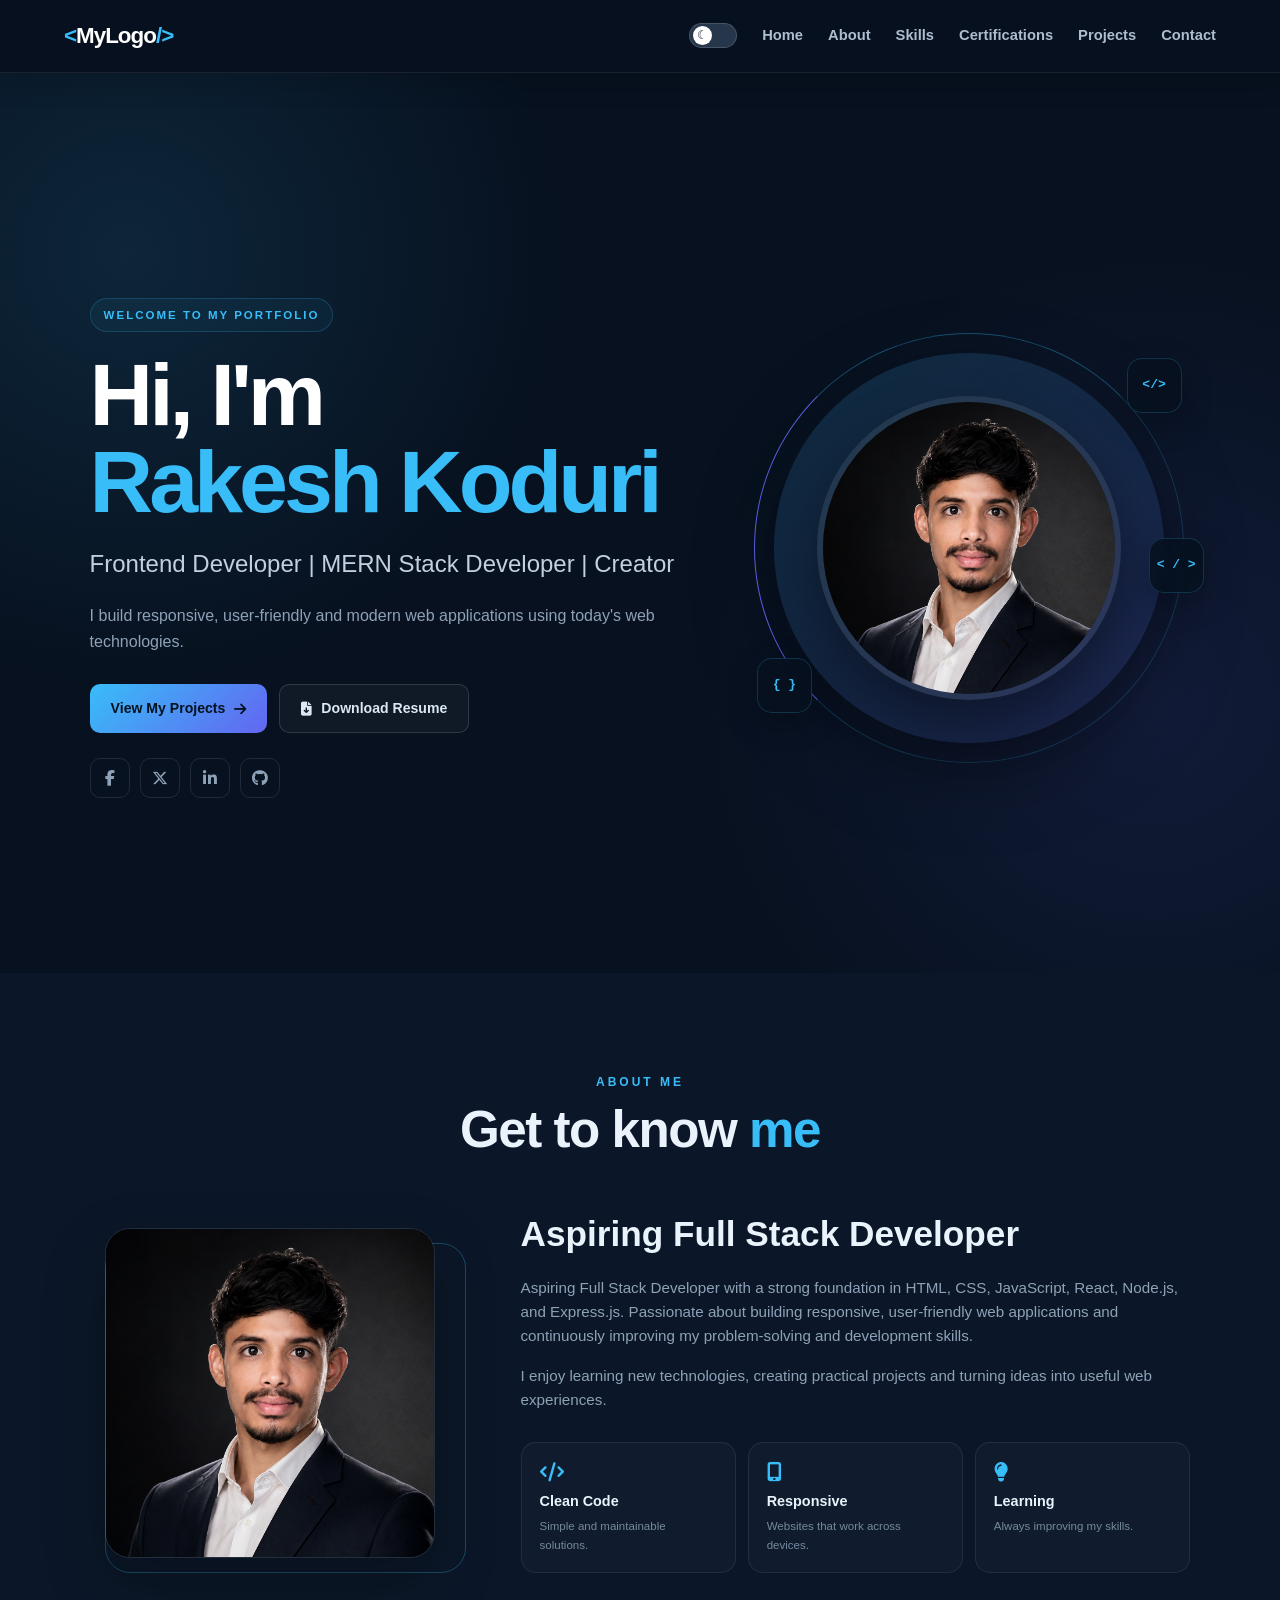
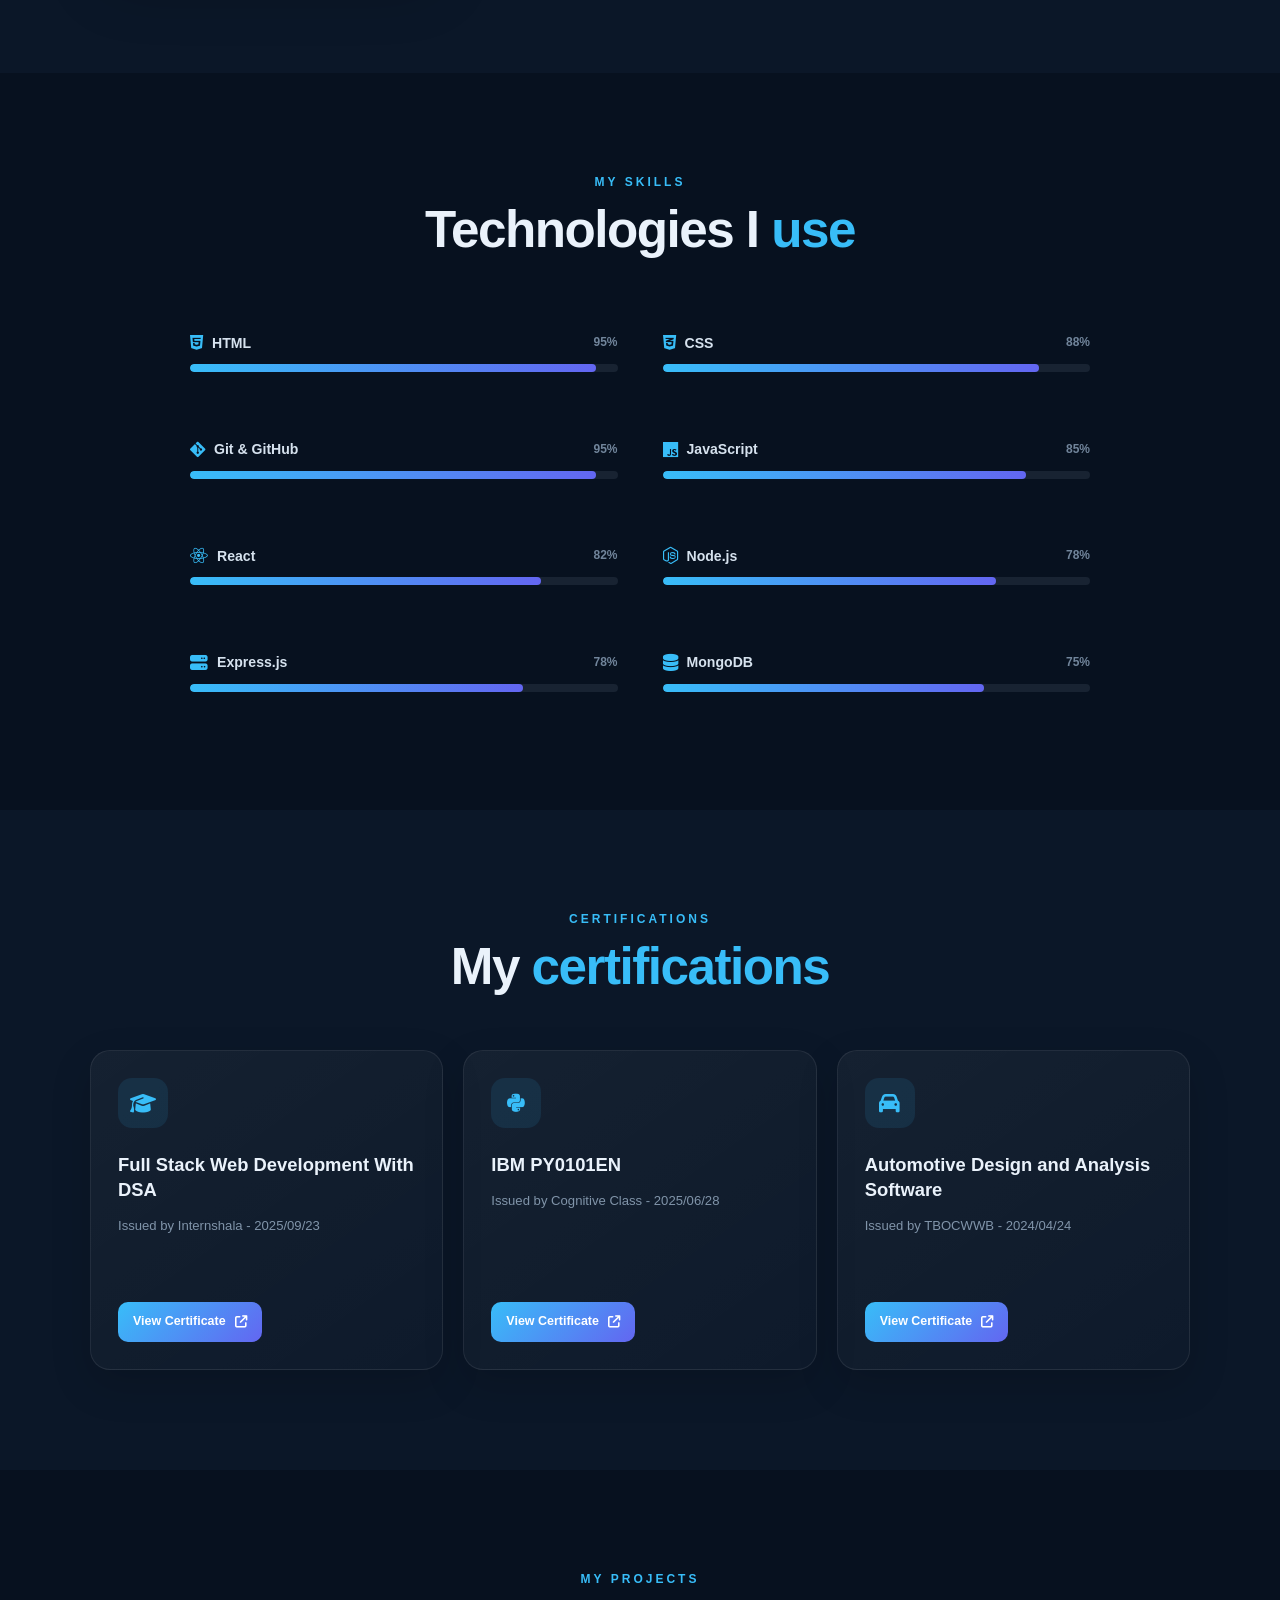
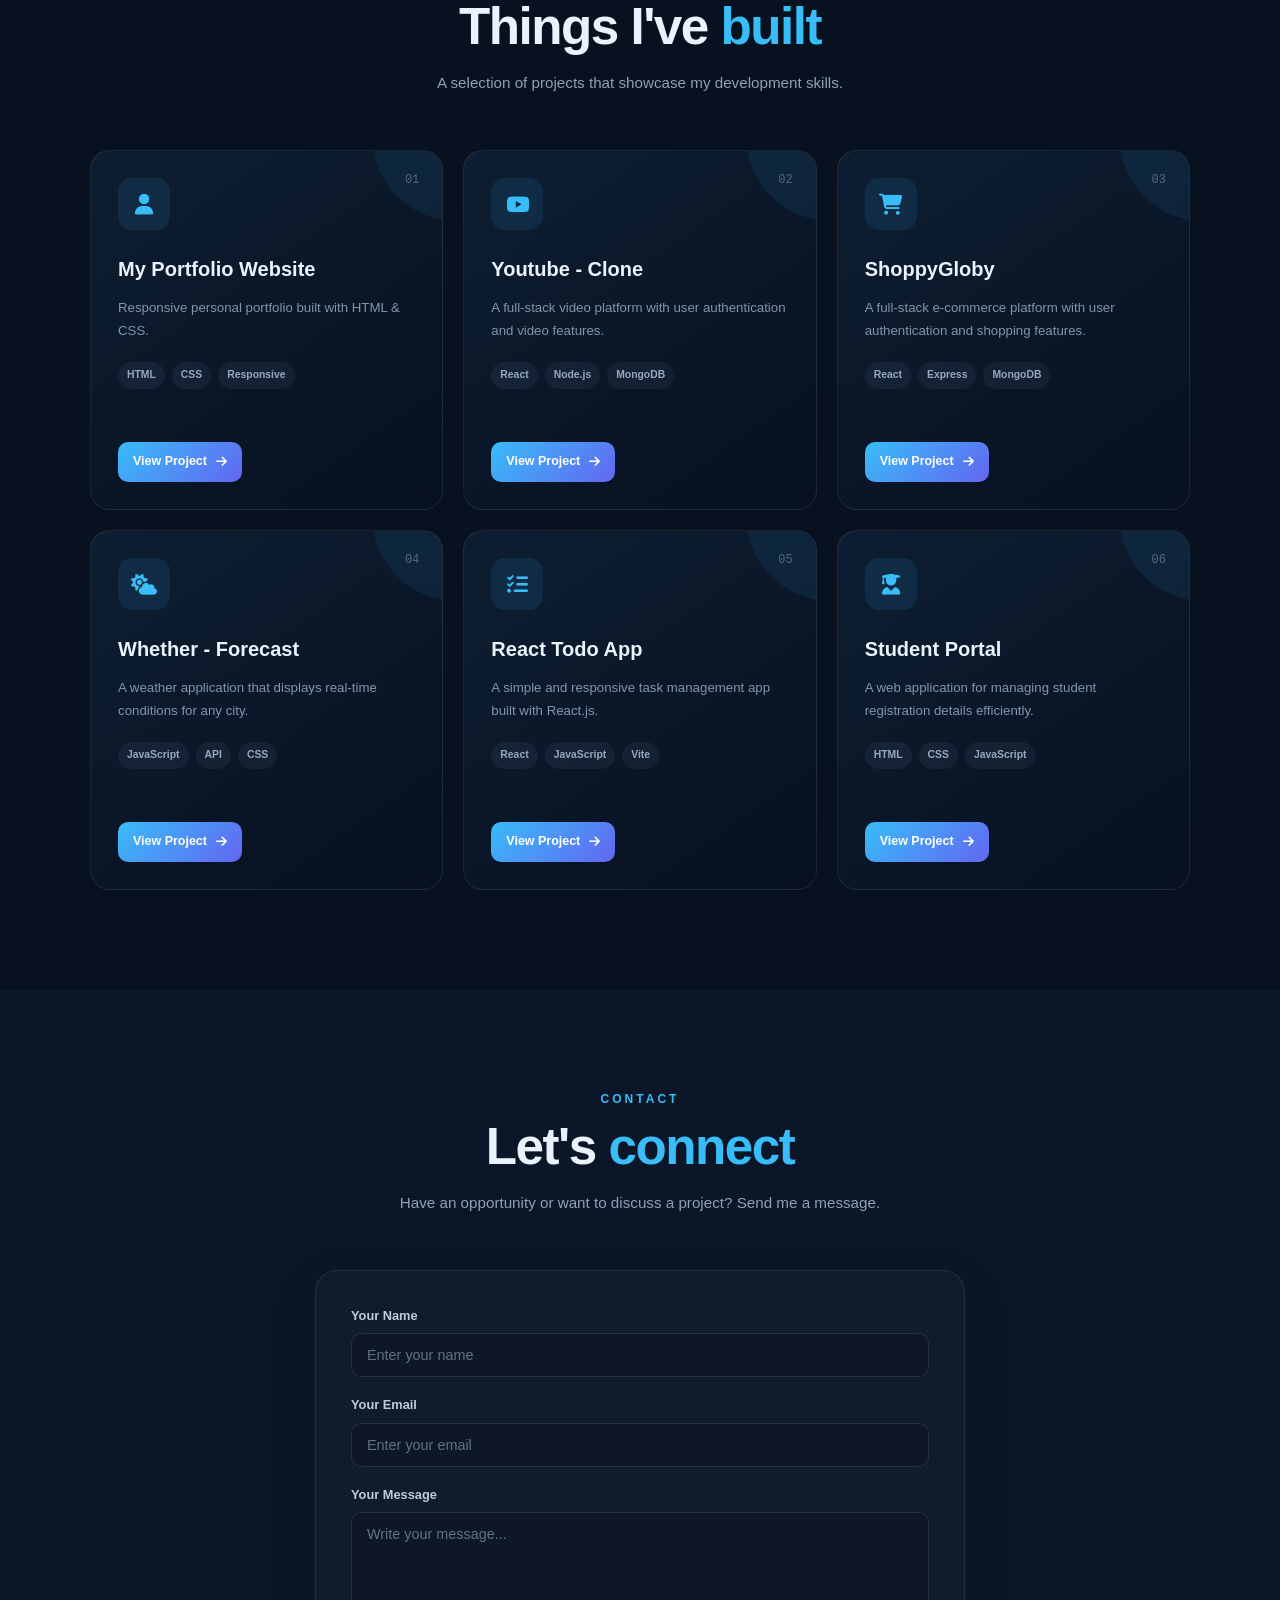
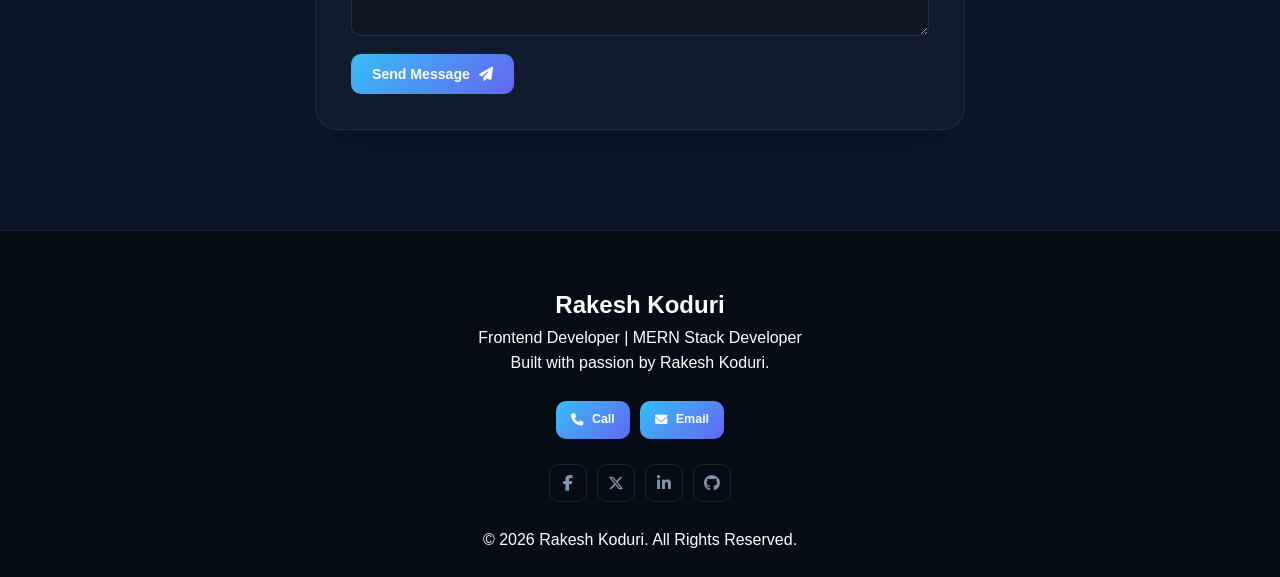
==== index.html @ 2889d9a1 "some changes" ====
<!DOCTYPE html>
<html lang="en">
<head>
    <meta charset="UTF-8">
    <meta name="viewport" content="width=device-width, initial-scale=1.0">

    <meta
        name="description"
        content="Rakesh Koduri - Frontend Developer and MERN Stack Developer Portfolio"
    >

    <title>Rakesh Koduri | Developer Portfolio</title>

    <link rel="stylesheet" href="css/style.css">

    <link
        rel="stylesheet"
        href="https://cdnjs.cloudflare.com/ajax/libs/font-awesome/6.5.0/css/all.min.css"
    >
</head>

<body>

<!-- =====================================================
     HEADER
===================================================== -->

<header>

    <a href="#home" class="logo">
        <span>&lt;</span>MyLogo<span>/&gt;</span>
    </a>

    <!-- Dark / Light Mode -->
    <div class="mode-container">
        <input type="checkbox" id="mode-toggle">
        <label for="mode-toggle" class="toggle-switch">
            <span></span>
        </label>
    </div>

    <!-- Mobile Menu -->
    <input type="checkbox" id="menu-toggle">

    <label for="menu-toggle" class="menu-icon">
        <span></span>
        <span></span>
        <span></span>
    </label>

    <!-- Navigation -->
    <nav>

        <a href="#home">Home</a>

        <a href="#about">About</a>

        <a href="#skills">Skills</a>

        <a href="#certifications">Certifications</a>

        <a href="#projects">Projects</a>

        <a href="#contact">Contact</a>

    </nav>

</header>


<!-- =====================================================
     HOME
===================================================== -->

<section id="home">

    <div class="home-content">

        <p class="welcome-text">
            WELCOME TO MY PORTFOLIO
        </p>

        <h1>
            Hi, I'm
            <span>Rakesh Koduri</span>
        </h1>

        <h2>
            Frontend Developer | MERN Stack Developer | Creator
        </h2>

        <p class="home-description">
            I build responsive, user-friendly and modern web applications
            using today's web technologies.
        </p>

        <div class="home-buttons">

            <a href="#projects" class="btn primary-btn">
                View My Projects
                <i class="fas fa-arrow-right"></i>
            </a>

            <a
                href="https://drive.google.com/file/d/1he3-5qUjGK5KrhE7terG-a5w9yEYJrtd/view?usp=drivesdk"
                target="_blank"
                class="btn resume-btn"
                download
            >
                <i class="fas fa-file-arrow-down"></i>
                Download Resume
            </a>

        </div>

        <div class="social-icons">

            <a
                href="https://www.facebook.com/rakesh.koduri.522/"
                target="_blank"
                aria-label="Facebook"
            >
                <i class="fab fa-facebook-f"></i>
            </a>

            <a
                href="https://x.com/koduri2002"
                target="_blank"
                aria-label="X"
            >
                <i class="fab fa-x-twitter"></i>
            </a>

            <a
                href="https://www.linkedin.com/in/rakesh-koduri-4913626s/"
                target="_blank"
                aria-label="LinkedIn"
            >
                <i class="fab fa-linkedin-in"></i>
            </a>

            <a
                href="https://github.com/rakesh-koduri"
                target="_blank"
                aria-label="GitHub"
            >
                <i class="fab fa-github"></i>
            </a>

        </div>

    </div>


    <div class="home-image-container">

        <div class="image-circle">

            <div class="circle-ring"></div>

            <img
                src="images/myphoto.png"
                alt="Rakesh Koduri"
                class="profile-img"
            >

        </div>

        <div class="floating-code code-one">
            &lt;/&gt;
        </div>

        <div class="floating-code code-two">
            { }
        </div>

        <div class="floating-code code-three">
            &lt; / &gt;
        </div>

    </div>

</section>


<!-- =====================================================
     ABOUT
===================================================== -->

<section id="about">

    <div class="section-title">

        <p>ABOUT ME</p>

        <h2>
            Get to know <span>me</span>
        </h2>

    </div>


    <div class="about-container">

        <div class="about-image">

            <img
                src="images/myphoto.png"
                alt="Rakesh Koduri"
            >

        </div>


        <div class="about-content">

            <h3>
                Aspiring Full Stack Developer
            </h3>

            <p>
                Aspiring Full Stack Developer with a strong foundation in
                HTML, CSS, JavaScript, React, Node.js, and Express.js.
                Passionate about building responsive, user-friendly web
                applications and continuously improving my problem-solving
                and development skills.
            </p>

            <p>
                I enjoy learning new technologies, creating practical
                projects and turning ideas into useful web experiences.
            </p>


            <div class="about-highlights">

                <div>
                    <i class="fas fa-code"></i>
                    <h4>Clean Code</h4>
                    <p>Simple and maintainable solutions.</p>
                </div>

                <div>
                    <i class="fas fa-mobile-screen-button"></i>
                    <h4>Responsive</h4>
                    <p>Websites that work across devices.</p>
                </div>

                <div>
                    <i class="fas fa-lightbulb"></i>
                    <h4>Learning</h4>
                    <p>Always improving my skills.</p>
                </div>

            </div>

        </div>

    </div>

</section>


<!-- =====================================================
     SKILLS
===================================================== -->

<section id="skills">

    <div class="section-title">

        <p>MY SKILLS</p>

        <h2>
            Technologies I <span>use</span>
        </h2>

    </div>


    <div class="skills-container">


        <div class="skill">

            <div class="skill-header">

                <span>
                    <i class="fab fa-html5"></i>
                    HTML
                </span>

                <span>95%</span>

            </div>

            <div class="progress-bar">

                <div class="progress-fill html"></div>

            </div>

        </div>


        <div class="skill">

            <div class="skill-header">

                <span>
                    <i class="fab fa-css3-alt"></i>
                    CSS
                </span>

                <span>88%</span>

            </div>

            <div class="progress-bar">

                <div class="progress-fill css"></div>

            </div>

        </div>

         <div class="skill">

            <div class="skill-header">

                <span>
                    <i class="fab fa-git-alt"></i>
                    Git & GitHub
                </span>

                <span>95%</span>

            </div>

            <div class="progress-bar">

                <div class="progress-fill git"></div>

            </div>

        </div>



        <div class="skill">

            <div class="skill-header">

                <span>
                    <i class="fab fa-js"></i>
                    JavaScript
                </span>

                <span>85%</span>

            </div>

            <div class="progress-bar">

                <div class="progress-fill javascript"></div>

            </div>

        </div>


        <div class="skill">

            <div class="skill-header">

                <span>
                    <i class="fab fa-react"></i>
                    React
                </span>

                <span>82%</span>

            </div>

            <div class="progress-bar">

                <div class="progress-fill react"></div>

            </div>

        </div>


        <div class="skill">

            <div class="skill-header">

                <span>
                    <i class="fab fa-node-js"></i>
                    Node.js
                </span>

                <span>78%</span>

            </div>

            <div class="progress-bar">

                <div class="progress-fill node"></div>

            </div>

        </div>


        <div class="skill">

            <div class="skill-header">

                <span>
                    <i class="fas fa-server"></i>
                    Express.js
                </span>

                <span>78%</span>

            </div>

            <div class="progress-bar">

                <div class="progress-fill express"></div>

            </div>

        </div>


        <div class="skill">

            <div class="skill-header">

                <span>
                    <i class="fas fa-database"></i>
                    MongoDB
                </span>

                <span>75%</span>

            </div>

            <div class="progress-bar">

                <div class="progress-fill mongodb"></div>

            </div>

        </div>


       
    </div>

</section>


<!-- =====================================================
     CERTIFICATIONS
===================================================== -->

<section id="certifications">

    <div class="section-title">

        <p>CERTIFICATIONS</p>

        <h2>
            My <span>certifications</span>
        </h2>

    </div>


    <div class="certifications-container">


        <div class="card">

            <div class="card-icon">
                <i class="fas fa-graduation-cap"></i>
            </div>

            <h3>
                Full Stack Web Development With DSA
            </h3>

            <p>
                Issued by Internshala - 2025/09/23
            </p>

            <a
                href="certificates/Full Stack Development with DSA.pdf"
                target="_blank"
                class="btn"
            >
                View Certificate
                <i class="fas fa-arrow-up-right-from-square"></i>
            </a>

        </div>


        <div class="card">

            <div class="card-icon">
                <i class="fab fa-python"></i>
            </div>

            <h3>
                IBM PY0101EN
            </h3>

            <p>
                Issued by Cognitive Class - 2025/06/28
            </p>

            <a
                href="certificates/IBM PY0101EN.pdf"
                target="_blank"
                class="btn"
            >
                View Certificate
                <i class="fas fa-arrow-up-right-from-square"></i>
            </a>

        </div>


        <div class="card">

            <div class="card-icon">
                <i class="fas fa-car"></i>
            </div>

            <h3>
                Automotive Design and Analysis Software
            </h3>

            <p>
                Issued by TBOCWWB - 2024/04/24
            </p>

            <a
                href="certificates/Automotive Design and Analysis Software.pdf"
                target="_blank"
                class="btn"
            >
                View Certificate
                <i class="fas fa-arrow-up-right-from-square"></i>
            </a>

        </div>

    </div>

</section>


<!-- =====================================================
     PROJECTS
===================================================== -->

<section id="projects">

    <div class="section-title">

        <p>MY PROJECTS</p>

        <h2>
            Things I've <span>built</span>
        </h2>

        <p class="section-description">
            A selection of projects that showcase my development skills.
        </p>

    </div>


    <div class="projects-container">


        <!-- Project 1 -->

        <div class="project-card">

            <div class="project-number">
                01
            </div>

            <div class="project-icon">
                <i class="fas fa-user"></i>
            </div>

            <h3>
                My Portfolio Website
            </h3>

            <p>
                Responsive personal portfolio built with HTML & CSS.
            </p>

            <div class="project-tags">
                <span>HTML</span>
                <span>CSS</span>
                <span>Responsive</span>
            </div>

            <a
                href="https://my-portfolio-one-woad-rmqypkm9jn.vercel.app"
                class="btn"
            >
                View Project
                <i class="fas fa-arrow-right"></i>
            </a>

        </div>


        <!-- Project 2 -->

        <div class="project-card">

            <div class="project-number">
                02
            </div>

            <div class="project-icon">
                <i class="fab fa-youtube"></i>
            </div>

            <h3>
                Youtube - Clone
            </h3>

            <p>
                A full-stack video platform with user authentication
                and video features.
            </p>

            <div class="project-tags">
                <span>React</span>
                <span>Node.js</span>
                <span>MongoDB</span>
            </div>

            <a
                href="https://youtube-clone-dusky-three-80.vercel.app"
                class="btn"
            >
                View Project
                <i class="fas fa-arrow-right"></i>
            </a>

        </div>


        <!-- Project 3 -->

        <div class="project-card">

            <div class="project-number">
                03
            </div>

            <div class="project-icon">
                <i class="fas fa-cart-shopping"></i>
            </div>

            <h3>
                ShoppyGloby
            </h3>

            <p>
                A full-stack e-commerce platform with user authentication
                and shopping features.
            </p>

            <div class="project-tags">
                <span>React</span>
                <span>Express</span>
                <span>MongoDB</span>
            </div>

            <a
                href="https://shoppyglobe-ashy.vercel.app"
                class="btn"
            >
                View Project
                <i class="fas fa-arrow-right"></i>
            </a>

        </div>


        <!-- Project 4 -->

        <div class="project-card">

            <div class="project-number">
                04
            </div>

            <div class="project-icon">
                <i class="fas fa-cloud-sun"></i>
            </div>

            <h3>
                Whether - Forecast
            </h3>

            <p>
                A weather application that displays real-time conditions
                for any city.
            </p>

            <div class="project-tags">
                <span>JavaScript</span>
                <span>API</span>
                <span>CSS</span>
            </div>

            <a
                href="https://weather-forecast-theta-ten.vercel.app"
                class="btn"
            >
                View Project
                <i class="fas fa-arrow-right"></i>
            </a>

        </div>


        <!-- Project 5 -->

        <div class="project-card">

            <div class="project-number">
                05
            </div>

            <div class="project-icon">
                <i class="fas fa-list-check"></i>
            </div>

            <h3>
                React Todo App
            </h3>

            <p>
                A simple and responsive task management app built with React.js.
            </p>

            <div class="project-tags">
                <span>React</span>
                <span>JavaScript</span>
                <span>Vite</span>
            </div>

            <a
                href="https://react-to-do-app-rust-sigma.vercel.app/"
                class="btn"
            >
                View Project
                <i class="fas fa-arrow-right"></i>
            </a>

        </div>


        <!-- Project 6 -->

        <div class="project-card">

            <div class="project-number">
                06
            </div>

            <div class="project-icon">
                <i class="fas fa-user-graduate"></i>
            </div>

            <h3>
                Student Portal
            </h3>

            <p>
                A web application for managing student registration
                details efficiently.
            </p>

            <div class="project-tags">
                <span>HTML</span>
                <span>CSS</span>
                <span>JavaScript</span>
            </div>

            <a
                href="https://student-registration-system-taupe.vercel.app"
                class="btn"
            >
                View Project
                <i class="fas fa-arrow-right"></i>
            </a>

        </div>

    </div>

</section>


<!-- =====================================================
     CONTACT
===================================================== -->

<section id="contact">

    <div class="section-title">

        <p>CONTACT</p>

        <h2>
            Let's <span>connect</span>
        </h2>

        <p class="section-description">
            Have an opportunity or want to discuss a project?
            Send me a message.
        </p>

    </div>


    <form class="contact-form">

        <div class="input-group">

            <label for="name">
                Your Name
            </label>

            <input
                type="text"
                id="name"
                name="name"
                placeholder="Enter your name"
                required
            >

        </div>


        <div class="input-group">

            <label for="email">
                Your Email
            </label>

            <input
                type="email"
                id="email"
                name="email"
                placeholder="Enter your email"
                required
            >

        </div>


        <div class="input-group">

            <label for="message">
                Your Message
            </label>

            <textarea
                id="message"
                name="message"
                rows="6"
                placeholder="Write your message..."
                required
            ></textarea>

        </div>


        <button
            type="submit"
            class="btn"
        >
            Send Message
            <i class="fas fa-paper-plane"></i>
        </button>

    </form>

</section>


<!-- =====================================================
     FOOTER
===================================================== -->

<!-- Footer -->
<footer>

    <!-- Footer Brand -->
    <div class="footer-brand">
        <h2>Rakesh Koduri</h2>
        <p>Frontend Developer | MERN Stack Developer</p>
    </div>

    <p class="footer-text">Built with passion by Rakesh Koduri.</p>

    <!-- Call & Email -->
    <div class="footer-buttons">
        <a href="tel:+91XXXXXXXXXX" class="btn">
            <i class="fas fa-phone"></i> Call
        </a>

        <a href="mailto:your-email@gmail.com" class="btn">
            <i class="fas fa-envelope"></i> Email
        </a>
    </div>

    <!-- Social Icons in Footer -->
    <div class="social-icons-footer">
        <a href="https://www.facebook.com/rakesh.koduri.522/" target="_blank">
            <i class="fab fa-facebook-f"></i>
        </a>

        <a href="https://x.com/koduri2002" target="_blank">
            <i class="fab fa-x-twitter"></i>
        </a>

        <a href="https://www.linkedin.com/in/rakesh-koduri-4913626s/" target="_blank">
            <i class="fab fa-linkedin-in"></i>
        </a>

        <a href="https://github.com/rakesh-koduri" target="_blank">
            <i class="fab fa-github"></i>
        </a>
    </div>

    <!-- Copyright -->
    <div class="footer-bottom">
        <p>© 2026 Rakesh Koduri. All Rights Reserved.</p>
    </div>

</footer>

</body>
</html>
---- css/style.css ----
* {
    margin: 0;
    padding: 0;
    box-sizing: border-box;
}

html {
    scroll-behavior: smooth;
    scroll-padding-top: 80px;
}

body {
    font-family:
        Arial,
        Helvetica,
        sans-serif;

    background: #07111f;

    color: #eaf2fb;

    line-height: 1.6;

    overflow-x: hidden;

    transition:
        background 0.3s ease,
        color 0.3s ease;
}

a {
    text-decoration: none;
    color: inherit;
}

button,
input,
textarea {
    font-family: inherit;
}


/* =========================================================
   HEADER
========================================================= */

header {

    display: flex;

    align-items: center;

    justify-content: space-between;

    gap: 25px;

    width: 100%;

    padding: 18px 5%;

    background:
        rgba(7, 17, 31, 0.88);

    color: white;

    position: relative;

    top: 0;

    left: 0;

    z-index: 1000;

    border-bottom:
        1px solid
        rgba(255, 255, 255, 0.08);

    box-shadow:
        0 8px 30px
        rgba(0, 0, 0, 0.15);

    backdrop-filter: blur(15px);

    -webkit-backdrop-filter: blur(15px);
}


/* Logo */

.logo {

    font-size: 1.4rem;

    font-weight: 800;

    letter-spacing: -1px;

    white-space: nowrap;
}

.logo span {

    color: #38bdf8;
}


/* Navigation */

nav {

    display: flex;

    align-items: center;

    gap: 25px;
}

nav a {

    position: relative;

    color: #aebed0;

    font-size: 0.92rem;

    font-weight: 600;

    transition:
        color 0.25s ease;
}

nav a::after {

    content: "";

    position: absolute;

    left: 0;

    bottom: -7px;

    width: 0;

    height: 2px;

    background: #38bdf8;

    transition:
        width 0.25s ease;
}

nav a:hover {

    color: white;
}

nav a:hover::after {

    width: 100%;
}


/* =========================================================
   DARK / LIGHT TOGGLE
========================================================= */

.mode-container {

    margin-left: auto;
}

#mode-toggle {

    display: none;
}

.toggle-switch {

    position: relative;

    display: block;

    width: 48px;

    height: 25px;

    border-radius: 30px;

    background: #26374b;

    border:
        1px solid
        rgba(255, 255, 255, 0.15);

    cursor: pointer;

    transition: 0.3s ease;
}

.toggle-switch::before {

    content: "☾";

    position: absolute;

    top: 2px;

    left: 3px;

    width: 19px;

    height: 19px;

    display: grid;

    place-items: center;

    border-radius: 50%;

    background: white;

    color: #172033;

    font-size: 12px;

    transition: 0.3s ease;
}

#mode-toggle:checked + .toggle-switch {

    background: #38bdf8;
}

#mode-toggle:checked + .toggle-switch::before {

    content: "☀";

    transform:
        translateX(22px);

    color: #f59e0b;
}


/* =========================================================
   MOBILE MENU BUTTON
========================================================= */

#menu-toggle {

    display: none;
}

.menu-icon {

    display: none;

    width: 38px;

    height: 38px;

    align-items: center;

    justify-content: center;

    flex-direction: column;

    gap: 5px;

    border:
        1px solid
        rgba(255, 255, 255, 0.12);

    border-radius: 9px;

    cursor: pointer;
}

.menu-icon span {

    width: 20px;

    height: 2px;

    background: white;

    border-radius: 3px;

    transition: 0.3s ease;
}


/* =========================================================
   COMMON SECTION
========================================================= */

section {

    width: 100%;

    padding: 100px 7%;

    position: relative;
}

.section-title {

    text-align: center;

    max-width: 750px;

    margin:
        0 auto 55px;
}

.section-title > p:first-child {

    color: #38bdf8;

    font-size: 0.75rem;

    font-weight: 800;

    letter-spacing: 3px;

    margin-bottom: 10px;
}

.section-title h2 {

    font-size:
        clamp(2rem, 5vw, 3.2rem);

    line-height: 1.1;

    letter-spacing: -1.5px;

    margin-bottom: 15px;
}

.section-title h2 span {

    color: #38bdf8;
}

.section-description {

    color: #8ea1b7;

    font-size: 0.95rem;
}


/* =========================================================
   BUTTON
========================================================= */

.btn {

    display: inline-flex;

    align-items: center;

    justify-content: center;

    gap: 9px;

    padding: 12px 21px;

    border-radius: 10px;

    background:
        linear-gradient(
            135deg,
            #38bdf8,
            #6366f1
        );

    color: white;

    font-size: 0.88rem;

    font-weight: 700;

    border: none;

    transition:
        transform 0.25s ease,
        box-shadow 0.25s ease,
        opacity 0.25s ease;
}

.btn:hover {

    transform:
        translateY(-3px);

    box-shadow:
        0 12px 28px
        rgba(56, 189, 248, 0.2);
}


/* =========================================================
   HOME
========================================================= */

#home {

    min-height: 100vh;

    padding-top: 150px;

    display: grid;

    grid-template-columns:
        1.15fr
        0.85fr;

    align-items: center;

    gap: 60px;

    background:
        radial-gradient(
            circle at 10% 20%,
            rgba(56, 189, 248, 0.12),
            transparent 32%
        ),

        radial-gradient(
            circle at 90% 70%,
            rgba(99, 102, 241, 0.12),
            transparent 35%
        ),

        #07111f;

    color: white;

    text-align: left;

    overflow: hidden;
}


/* Home Content */

.home-content {

    max-width: 720px;
}

.welcome-text {

    display: inline-block;

    padding: 7px 13px;

    margin-bottom: 20px;

    border:
        1px solid
        rgba(56, 189, 248, 0.2);

    border-radius: 30px;

    color: #38bdf8;

    background:
        rgba(56, 189, 248, 0.05);

    font-size: 0.72rem;

    font-weight: 800;

    letter-spacing: 2px;
}

#home h1 {

    font-size:
        clamp(3rem, 7vw, 5.5rem);

    line-height: 0.98;

    letter-spacing: -4px;

    margin-bottom: 20px;
}

#home h1 span {

    display: block;

    color: #38bdf8;
}

#home h2 {

    font-size:
        clamp(1.1rem, 2.5vw, 1.5rem);

    color: #c2d0df;

    font-weight: 500;

    margin-bottom: 20px;
}

#home h2 span {

    color: #52677e;

    margin: 0 5px;
}

.home-description {

    max-width: 600px;

    color: #8ea1b7;

    font-size: 1rem;

    margin-bottom: 30px;
}


/* Home buttons */

.home-buttons {

    display: flex;

    flex-wrap: wrap;

    gap: 12px;

    margin-bottom: 25px;
}

.primary-btn {

    color: #03121e;
}

.resume-btn {

    background:
        rgba(255, 255, 255, 0.04);

    border:
        1px solid
        rgba(255, 255, 255, 0.13);

    color: #dce7f3;

    box-shadow: none;
}

.resume-btn:hover {

    background:
        rgba(255, 255, 255, 0.08);

    box-shadow: none;
}


/* Social icons */

.social-icons {

    display: flex;

    align-items: center;

    gap: 10px;
}

.social-icons a {

    width: 40px;

    height: 40px;

    display: grid;

    place-items: center;

    border:
        1px solid
        rgba(255, 255, 255, 0.1);

    border-radius: 10px;

    color: #8ea1b7;

    transition: 0.25s ease;
}

.social-icons a:hover {

    color: white;

    border-color:
        rgba(56, 189, 248, 0.5);

    transform:
        translateY(-3px);
}


/* =========================================================
   HOME IMAGE
========================================================= */

.home-image-container {

    position: relative;

    display: grid;

    place-items: center;

    min-height: 500px;
}

.image-circle {

    position: relative;

    width: min(390px, 90%);

    aspect-ratio: 1;

    display: grid;

    place-items: center;

    border-radius: 50%;

    background:
        linear-gradient(
            145deg,
            rgba(56, 189, 248, 0.15),
            rgba(99, 102, 241, 0.12)
        );

    box-shadow:
        0 30px 80px
        rgba(0, 0, 0, 0.35);
}


/* =========================================================
   ROTATING PROFILE RING
========================================================= */

.circle-ring {

    position: absolute;

    inset: -20px;

    width: auto;

    height: auto;

    border-radius: 50%;

    border:
        1px solid
        rgba(56, 189, 248, 0.2);

    border-left-color:
        rgba(99, 102, 241, 0.9);

    border-top-color:
        rgba(56, 189, 248, 0.35);

    /*
       IMPORTANT:
       This keeps the rotation centered
       on both desktop and mobile.
    */

    transform-origin:
        center center;

    /*
       Continuous rotation
    */

    animation:
        rotateRing 5s linear infinite;

    -webkit-animation:
        rotateRing 5s linear infinite;

    animation-play-state: running;

    -webkit-animation-play-state: running;

    will-change: transform;

    pointer-events: none;
}


/* Desktop + Mobile rotation */

@keyframes rotateRing {

    0% {

        transform:
            rotate(0deg);
    }

    100% {

        transform:
            rotate(360deg);
    }

}

@-webkit-keyframes rotateRing {

    0% {

        -webkit-transform:
            rotate(0deg);
    }

    100% {

        -webkit-transform:
            rotate(360deg);
    }

}


/* Profile image */

.profile-img {

    position: relative;

    z-index: 2;

    width: 78%;

    height: 78%;

    object-fit: cover;

    object-position: top center;

    border-radius: 50%;

    border:
        6px solid
        rgba(255, 255, 255, 0.08);

    box-shadow:
        0 25px 50px
        rgba(0, 0, 0, 0.4);

    transition:
        transform 0.4s ease;
}

.profile-img:hover {

    transform:
        scale(1.04);
}


/* Floating code */

.floating-code {

    position: absolute;

    display: grid;

    place-items: center;

    width: 55px;

    height: 55px;

    border:
        1px solid
        rgba(56, 189, 248, 0.2);

    border-radius: 15px;

    color: #38bdf8;

    background:
        rgba(7, 17, 31, 0.85);

    backdrop-filter: blur(10px);

    font-family: monospace;

    font-weight: bold;

    box-shadow:
        0 10px 30px
        rgba(0, 0, 0, 0.25);

    animation:
        float 4s ease-in-out infinite;
}

.code-one {

    top: 12%;

    right: 2%;
}

.code-two {

    bottom: 17%;

    left: 2%;

    animation-delay: 1s;
}

.code-three {

    top: 48%;

    right: -3%;

    animation-delay: 2s;
}

@keyframes float {

    0%,
    100% {
        transform: translateY(0);
    }

    50% {
        transform: translateY(-12px);
    }

}


/* =========================================================
   ABOUT
========================================================= */

#about {

    background:
        #0b1728;
}

.about-container {

    max-width: 1100px;

    margin: auto;

    display: grid;

    grid-template-columns:
        0.7fr
        1.3fr;

    align-items: center;

    gap: 70px;
}

.about-image {

    position: relative;
}

.about-image::after {

    content: "";

    position: absolute;

    inset: 15px -15px -15px 15px;

    border:
        1px solid
        rgba(56, 189, 248, 0.3);

    border-radius: 25px;

    z-index: 0;
}

.about-image img {

    position: relative;

    z-index: 1;

    display: block;

    width: 100%;

    max-width: 330px;

    margin: auto;

    aspect-ratio: 1;

    object-fit: cover;

    object-position: top center;

    border-radius: 25px;

    border:
        1px solid
        rgba(255, 255, 255, 0.1);

    box-shadow:
        0 25px 60px
        rgba(0, 0, 0, 0.25);
}

.about-content h3 {

    font-size:
        clamp(1.5rem, 3vw, 2.2rem);

    line-height: 1.2;

    margin-bottom: 20px;
}

.about-content > p {

    color: #8ea1b7;

    font-size: 0.95rem;

    margin-bottom: 15px;

    max-width: 700px;
}

.about-highlights {

    display: grid;

    grid-template-columns:
        repeat(3, 1fr);

    gap: 12px;

    margin-top: 30px;
}

.about-highlights > div {

    padding: 18px;

    border:
        1px solid
        rgba(255, 255, 255, 0.08);

    border-radius: 15px;

    background:
        rgba(255, 255, 255, 0.025);
}

.about-highlights i {

    color: #38bdf8;

    font-size: 1.2rem;

    margin-bottom: 8px;
}

.about-highlights h4 {

    font-size: 0.9rem;

    margin-bottom: 4px;
}

.about-highlights p {

    color: #75899e;

    font-size: 0.72rem;
}


/* =========================================================
   SKILLS
========================================================= */

#skills {

    background:
        #07111f;
}

.skills-container {

    max-width: 900px;

    margin: auto;

    display: grid;

    grid-template-columns:
        repeat(2, 1fr);

    gap:
        30px 45px;
}

.skill {

    padding: 18px 0;
}

.skill-header {

    display: flex;

    justify-content: space-between;

    align-items: center;

    margin-bottom: 10px;

    color: #d6e2ee;

    font-size: 0.88rem;

    font-weight: 700;
}

.skill-header span:first-child {

    display: flex;

    align-items: center;

    gap: 9px;
}

.skill-header i {

    color: #38bdf8;

    font-size: 1.1rem;
}

.skill-header span:last-child {

    color: #71859b;

    font-size: 0.75rem;
}

.progress-bar {

    width: 100%;

    height: 8px;

    overflow: hidden;

    border-radius: 20px;

    background:
        rgba(148, 163, 184, 0.12);
}

.progress-fill {

    height: 100%;

    border-radius: 20px;

    background:
        linear-gradient(
            90deg,
            #38bdf8,
            #6366f1
        );

    animation:
        skillLoad 1.5s ease forwards;

    transform-origin: left;
}

.html {
    width: 95%;
}

.css {
    width: 88%;
}

.git {
    width: 95%;
}

.javascript {
    width: 85%;
}

.react {
    width: 82%;
}

.node {
    width: 78%;
}

.express {
    width: 78%;
}

.mongodb {
    width: 75%;
}



@keyframes skillLoad {

    from {
        transform: scaleX(0);
    }

    to {
        transform: scaleX(1);
    }

}


/* =========================================================
   CERTIFICATIONS
========================================================= */

#certifications {

    background:
        #0b1728;
}

.certifications-container {

    max-width: 1100px;

    margin: auto;

    display: grid;

    grid-template-columns:
        repeat(3, 1fr);

    gap: 20px;
}

.card {

    min-height: 320px;

    display: flex;

    flex-direction: column;

    padding: 27px;

    border:
        1px solid
        rgba(255, 255, 255, 0.08);

    border-radius: 20px;

    background:
        linear-gradient(
            145deg,
            rgba(255, 255, 255, 0.045),
            rgba(255, 255, 255, 0.015)
        );

    box-shadow:
        0 15px 40px
        rgba(0, 0, 0, 0.15);

    transition:
        transform 0.3s ease,
        border-color 0.3s ease,
        box-shadow 0.3s ease;
}

.card:hover {

    transform:
        translateY(-8px);

    border-color:
        rgba(56, 189, 248, 0.3);

    box-shadow:
        0 25px 55px
        rgba(0, 0, 0, 0.25);
}

.card-icon {

    width: 50px;

    height: 50px;

    display: grid;

    place-items: center;

    border-radius: 14px;

    background:
        rgba(56, 189, 248, 0.1);

    color: #38bdf8;

    font-size: 1.3rem;

    margin-bottom: 25px;
}

.card h3 {

    font-size: 1.15rem;

    line-height: 1.35;

    margin-bottom: 12px;
}

.card p {

    color: #8094a9;

    font-size: 0.82rem;

    margin-bottom: auto;
}

.card .btn {

    width: fit-content;

    margin-top: 25px;

    padding: 10px 15px;

    font-size: 0.78rem;
}


/* =========================================================
   PROJECTS
========================================================= */

#projects {

    background:
        #07111f;
}

.projects-container {

    max-width: 1100px;

    margin: auto;

    display: grid;

    grid-template-columns:
        repeat(3, 1fr);

    gap: 20px;
}

.project-card {

    position: relative;

    min-height: 360px;

    display: flex;

    flex-direction: column;

    padding: 27px;

    overflow: hidden;

    border:
        1px solid
        rgba(255, 255, 255, 0.08);

    border-radius: 20px;

    background:
        linear-gradient(
            145deg,
            rgba(15, 32, 52, 0.9),
            rgba(7, 17, 31, 0.9)
        );

    transition:
        transform 0.3s ease,
        border-color 0.3s ease,
        box-shadow 0.3s ease;
}

.project-card::before {

    content: "";

    position: absolute;

    width: 170px;

    height: 170px;

    right: -100px;

    top: -100px;

    border-radius: 50%;

    background:
        rgba(56, 189, 248, 0.08);
}

.project-card:hover {

    transform:
        translateY(-8px);

    border-color:
        rgba(56, 189, 248, 0.3);

    box-shadow:
        0 25px 55px
        rgba(0, 0, 0, 0.25);
}

.project-number {

    position: absolute;

    top: 20px;

    right: 23px;

    color: #53677c;

    font-family: monospace;

    font-size: 0.75rem;
}

.project-icon {

    width: 52px;

    height: 52px;

    display: grid;

    place-items: center;

    margin-bottom: 23px;

    border-radius: 14px;

    background:
        rgba(56, 189, 248, 0.1);

    color: #38bdf8;

    font-size: 1.3rem;
}

.project-card h3 {

    font-size: 1.25rem;

    margin-bottom: 12px;
}

.project-card p {

    color: #8296ab;

    font-size: 0.83rem;

    line-height: 1.7;

    margin-bottom: 20px;
}

.project-tags {

    display: flex;

    flex-wrap: wrap;

    gap: 7px;

    margin-bottom: auto;
}

.project-tags span {

    padding: 5px 9px;

    border-radius: 20px;

    background:
        rgba(148, 163, 184, 0.08);

    color: #94a9bd;

    font-size: 0.65rem;

    font-weight: 700;
}

.project-card .btn {

    width: fit-content;

    margin-top: 25px;

    padding: 10px 15px;

    font-size: 0.78rem;
}


/* =========================================================
   CONTACT
========================================================= */

#contact {

    background:
        #0b1728;
}

.contact-form {

    width: min(650px, 100%);

    margin: auto;

    padding: 35px;

    border:
        1px solid
        rgba(255, 255, 255, 0.08);

    border-radius: 22px;

    background:
        rgba(255, 255, 255, 0.025);

    box-shadow:
        0 20px 50px
        rgba(0, 0, 0, 0.15);
}

.input-group {

    display: flex;

    flex-direction: column;

    gap: 7px;

    margin-bottom: 18px;
}

.input-group label {

    color: #bdccdb;

    font-size: 0.8rem;

    font-weight: 700;
}

.contact-form input,
.contact-form textarea {

    width: 100%;

    padding: 13px 15px;

    color: white;

    background:
        rgba(0, 0, 0, 0.15);

    border:
        1px solid
        rgba(255, 255, 255, 0.1);

    border-radius: 10px;

    outline: none;

    font-size: 0.9rem;

    transition:
        border-color 0.25s ease,
        box-shadow 0.25s ease;
}

.contact-form input::placeholder,
.contact-form textarea::placeholder {

    color: #5f7388;
}

.contact-form input:focus,
.contact-form textarea:focus {

    border-color:
        rgba(56, 189, 248, 0.6);

    box-shadow:
        0 0 0 3px
        rgba(56, 189, 248, 0.08);
}

.contact-form textarea {

    resize: vertical;
}

.contact-form > .btn {

    cursor: pointer;
}


/* =========================================================
   FOOTER
========================================================= */

footer {

    background:
        #050c16;

    color: white;

    padding: 55px 7% 25px;

    text-align: center;

    border-top:
        1px solid
        rgba(255, 255, 255, 0.08);
}

.footer-content {

    max-width: 900px;

    margin: auto;
}

.footer-logo {

    color: #38bdf8;

    font-size: 1.4rem;

    font-weight: 800;

    margin-bottom: 10px;
}

.footer-content > p {

    color: #72869b;

    font-size: 0.8rem;
}

.footer-buttons {

    margin: 25px 0;

    display: flex;

    justify-content: center;

    gap: 10px;

    flex-wrap: wrap;
}

.footer-buttons .btn {

    padding: 9px 15px;

    font-size: 0.78rem;
}

.social-icons-footer {

    display: flex;

    justify-content: center;

    gap: 10px;

    margin: 25px 0;
}

.social-icons-footer a {

    width: 38px;

    height: 38px;

    display: grid;

    place-items: center;

    border:
        1px solid
        rgba(255, 255, 255, 0.1);

    border-radius: 10px;

    color: #8295aa;

    transition: 0.25s ease;
}

.social-icons-footer a:hover {

    color: white;

    border-color:
        rgba(56, 189, 248, 0.5);

    transform:
        translateY(-3px);
}

.footer-line {

    height: 1px;

    width: 100%;

    margin:
        30px 0 20px;

    background:
        rgba(255, 255, 255, 0.07);
}

.copyright {

    color: #53677b !important;

    font-size: 0.7rem !important;
}


/* =========================================================
   LIGHT MODE
========================================================= */

body:has(#mode-toggle:checked) {

    background: #f5f8fc;

    color: #182433;
}

body:has(#mode-toggle:checked) header {

    background:
        rgba(255, 255, 255, 0.9);

    color: #182433;

    border-color:
        rgba(15, 23, 42, 0.08);
}

body:has(#mode-toggle:checked) nav a {

    color: #526276;
}

body:has(#mode-toggle:checked) nav a:hover {

    color: #111827;
}

body:has(#mode-toggle:checked) #home {

    background:
        radial-gradient(
            circle at 10% 20%,
            rgba(56, 189, 248, 0.12),
            transparent 32%
        ),

        #eef7ff;

    color: #172033;
}

body:has(#mode-toggle:checked) #home h2 {

    color: #46566a;
}

body:has(#mode-toggle:checked) .home-description {

    color: #607085;
}

body:has(#mode-toggle:checked) #about,
body:has(#mode-toggle:checked) #certifications,
body:has(#mode-toggle:checked) #contact {

    background: #ffffff;
}

body:has(#mode-toggle:checked) #skills,
body:has(#mode-toggle:checked) #projects {

    background: #f5f8fc;
}

body:has(#mode-toggle:checked) .about-content > p {

    color: #5f6f82;
}

body:has(#mode-toggle:checked) .skill-header {

    color: #263548;
}

body:has(#mode-toggle:checked) .card,
body:has(#mode-toggle:checked) .project-card,
body:has(#mode-toggle:checked) .contact-form {

    background: white;

    border-color:
        rgba(15, 23, 42, 0.08);

    box-shadow:
        0 15px 40px
        rgba(15, 23, 42, 0.07);
}

body:has(#mode-toggle:checked) .card h3,
body:has(#mode-toggle:checked) .project-card h3 {

    color: #172033;
}

body:has(#mode-toggle:checked) .card p,
body:has(#mode-toggle:checked) .project-card p {

    color: #64748b;
}

body:has(#mode-toggle:checked) .contact-form input,
body:has(#mode-toggle:checked) .contact-form textarea {

    background: #f8fafc;

    color: #172033;

    border-color:
        rgba(15, 23, 42, 0.12);
}


/* =========================================================
   TABLET
========================================================= */

@media (max-width: 1050px) {

    header {

        padding-left: 4%;

        padding-right: 4%;
    }

    nav {

        gap: 15px;
    }

    nav a {

        font-size: 0.82rem;
    }

    #home {

        grid-template-columns:
            1fr 0.8fr;

        gap: 35px;
    }

    .certifications-container,
    .projects-container {

        grid-template-columns:
            repeat(2, 1fr);
    }

}


/* =========================================================
   MOBILE
========================================================= */

@media (max-width: 768px) {


    /* -----------------------------------------------------
       IMPORTANT:
       Mobile header is NOT fixed.
       It scrolls away with the page.
    ----------------------------------------------------- */

    header {

        position: relative;

        top: auto;

        left: auto;

        width: 100%;

        min-height: 68px;

        padding:
            14px 5%;

        gap: 10px;
    }


    /* Remove fixed-header space */

    html {

        scroll-padding-top: 20px;
    }


    /* Hide desktop nav */

    nav {

        display: none;

        position: absolute;

        top: 100%;

        left: 0;

        width: 100%;

        padding: 10px 5% 18px;

        flex-direction: column;

        align-items: stretch;

        gap: 0;

        background:
            rgba(7, 17, 31, 0.98);

        border-bottom:
            1px solid
            rgba(255, 255, 255, 0.08);

        box-shadow:
            0 15px 30px
            rgba(0, 0, 0, 0.2);
    }


    /* Show menu */

    #menu-toggle:checked ~ nav {

        display: flex;
    }


    /* Mobile links */

    nav a {

        display: block;

        padding: 13px 10px;

        color: #b9c8d8;

        font-size: 0.95rem;

        border-bottom:
            1px solid
            rgba(255, 255, 255, 0.05);
    }

    nav a::after {

        display: none;
    }

    nav a:hover {

        color: white;

        background:
            rgba(56, 189, 248, 0.06);
    }


    /* Hamburger */

    .menu-icon {

        display: flex;

        flex-shrink: 0;

        order: 3;
    }


    /* Hamburger X */

    #menu-toggle:checked + .menu-icon span:nth-child(1) {

        transform:
            translateY(7px)
            rotate(45deg);
    }

    #menu-toggle:checked + .menu-icon span:nth-child(2) {

        opacity: 0;
    }

    #menu-toggle:checked + .menu-icon span:nth-child(3) {

        transform:
            translateY(-7px)
            rotate(-45deg);
    }


    /* Logo */

    .logo {

        font-size: 1.15rem;
    }


    /* Toggle */

    .mode-container {

        margin-left: auto;
    }


    /* -----------------------------------------------------
       HOME
    ----------------------------------------------------- */

    #home {

        min-height: auto;

        grid-template-columns: 1fr;

        padding:
            80px 6%;

        text-align: center;

        gap: 40px;
    }

    .home-content {

        margin: auto;
    }

    .welcome-text {

        font-size: 0.62rem;
    }

    #home h1 {

        font-size:
            clamp(2.7rem, 12vw, 4rem);

        letter-spacing: -2px;
    }

    #home h2 {

        font-size: 1rem;

        line-height: 1.7;
    }

    #home h2 span {

        display: none;
    }

    .home-description {

        margin-left: auto;

        margin-right: auto;
    }

    .home-buttons {

        justify-content: center;

        flex-direction: column;

        width: min(350px, 100%);

        margin-left: auto;

        margin-right: auto;
    }

    .home-buttons .btn {

        width: 100%;
    }

    .social-icons {

        justify-content: center;
    }


    /* Home image */

    .home-image-container {

        min-height: 350px;

        width: 100%;
    }

    .image-circle {

        width: min(290px, 75vw);
    }

    /*
       Mobile ring size only.
       Animation is NOT changed here.
       Therefore it keeps rotating.
    */

    .circle-ring {

        inset: -14px;

        animation:
            rotateRing 5s linear infinite;

        -webkit-animation:
            rotateRing 5s linear infinite;

        animation-play-state: running;

        -webkit-animation-play-state: running;
    }

    .floating-code {

        width: 45px;

        height: 45px;

        font-size: 0.75rem;
    }

    .code-one {

        right: 5%;
    }

    .code-two {

        left: 5%;
    }

    .code-three {

        right: 0;
    }


    /* -----------------------------------------------------
       SECTIONS
    ----------------------------------------------------- */

    section {

        padding:
            80px 6%;
    }

    .section-title {

        margin-bottom: 40px;
    }

    .section-title h2 {

        font-size:
            clamp(2rem, 9vw, 2.7rem);
    }


    /* -----------------------------------------------------
       ABOUT
    ----------------------------------------------------- */

    .about-container {

        grid-template-columns: 1fr;

        gap: 45px;

        text-align: center;
    }

    .about-image {

        width: min(280px, 80%);

        margin: auto;
    }

    .about-highlights {

        grid-template-columns: 1fr;
    }


    /* -----------------------------------------------------
       SKILLS
    ----------------------------------------------------- */

    .skills-container {

        grid-template-columns: 1fr;

        gap: 10px;
    }


    /* -----------------------------------------------------
       CERTIFICATIONS
    ----------------------------------------------------- */

    .certifications-container {

        grid-template-columns: 1fr;
    }

    .card {

        min-height: 290px;
    }


    /* -----------------------------------------------------
       PROJECTS
    ----------------------------------------------------- */

    .projects-container {

        grid-template-columns: 1fr;
    }

    .project-card {

        min-height: 330px;
    }


    /* -----------------------------------------------------
       CONTACT
    ----------------------------------------------------- */

    .contact-form {

        padding: 25px 20px;
    }


    /* -----------------------------------------------------
       FOOTER
    ----------------------------------------------------- */

    footer {

        padding:
            45px 6% 22px;
    }

}


/* =========================================================
   SMALL MOBILE
========================================================= */

@media (max-width: 480px) {

    header {

        padding:
            13px 4%;
    }

    .logo {

        font-size: 1rem;
    }

    .toggle-switch {

        width: 43px;

        height: 23px;
    }

    .toggle-switch::before {

        width: 17px;

        height: 17px;

        font-size: 10px;
    }

    #mode-toggle:checked + .toggle-switch::before {

        transform:
            translateX(19px);
    }

    .menu-icon {

        width: 36px;

        height: 36px;
    }

    #home {

        padding:
            70px 5%;
    }

    #home h1 {

        font-size: 2.6rem;
    }

    #home h2 {

        font-size: 0.9rem;
    }

    .home-image-container {

        min-height: 300px;
    }

    .image-circle {

        width: 240px;
    }

    /*
       Keep ring rotating on small mobile too.
    */

    .circle-ring {

        inset: -12px;

        animation:
            rotateRing 5s linear infinite;

        -webkit-animation:
            rotateRing 5s linear infinite;

        animation-play-state: running;

        -webkit-animation-play-state: running;
    }

    .floating-code {

        width: 40px;

        height: 40px;
    }

    section {

        padding:
            70px 5%;
    }

    .card,
    .project-card {

        padding: 22px;
    }

    .contact-form {

        padding: 22px 17px;
    }

    .footer-buttons {

        flex-direction: column;

        align-items: center;
    }

    .footer-buttons .btn {

        width: 180px;
    }

}


/* =========================================================
   REDUCED MOTION
========================================================= */

/*
   Keep the profile ring animation active even if
   the browser/device has reduced-motion enabled.
*/

@media (prefers-reduced-motion: reduce) {

    html {

        scroll-behavior: auto;
    }

    *,
    *::before,
    *::after {

        transition-duration:
            0.01ms !important;
    }

    .circle-ring {

        animation:
            rotateRing 5s linear infinite !important;

        -webkit-animation:
            rotateRing 5s linear infinite !important;

        animation-iteration-count:
            infinite !important;

        -webkit-animation-iteration-count:
            infinite !important;

        animation-play-state:
            running !important;

        -webkit-animation-play-state:
            running !important;
    }

}
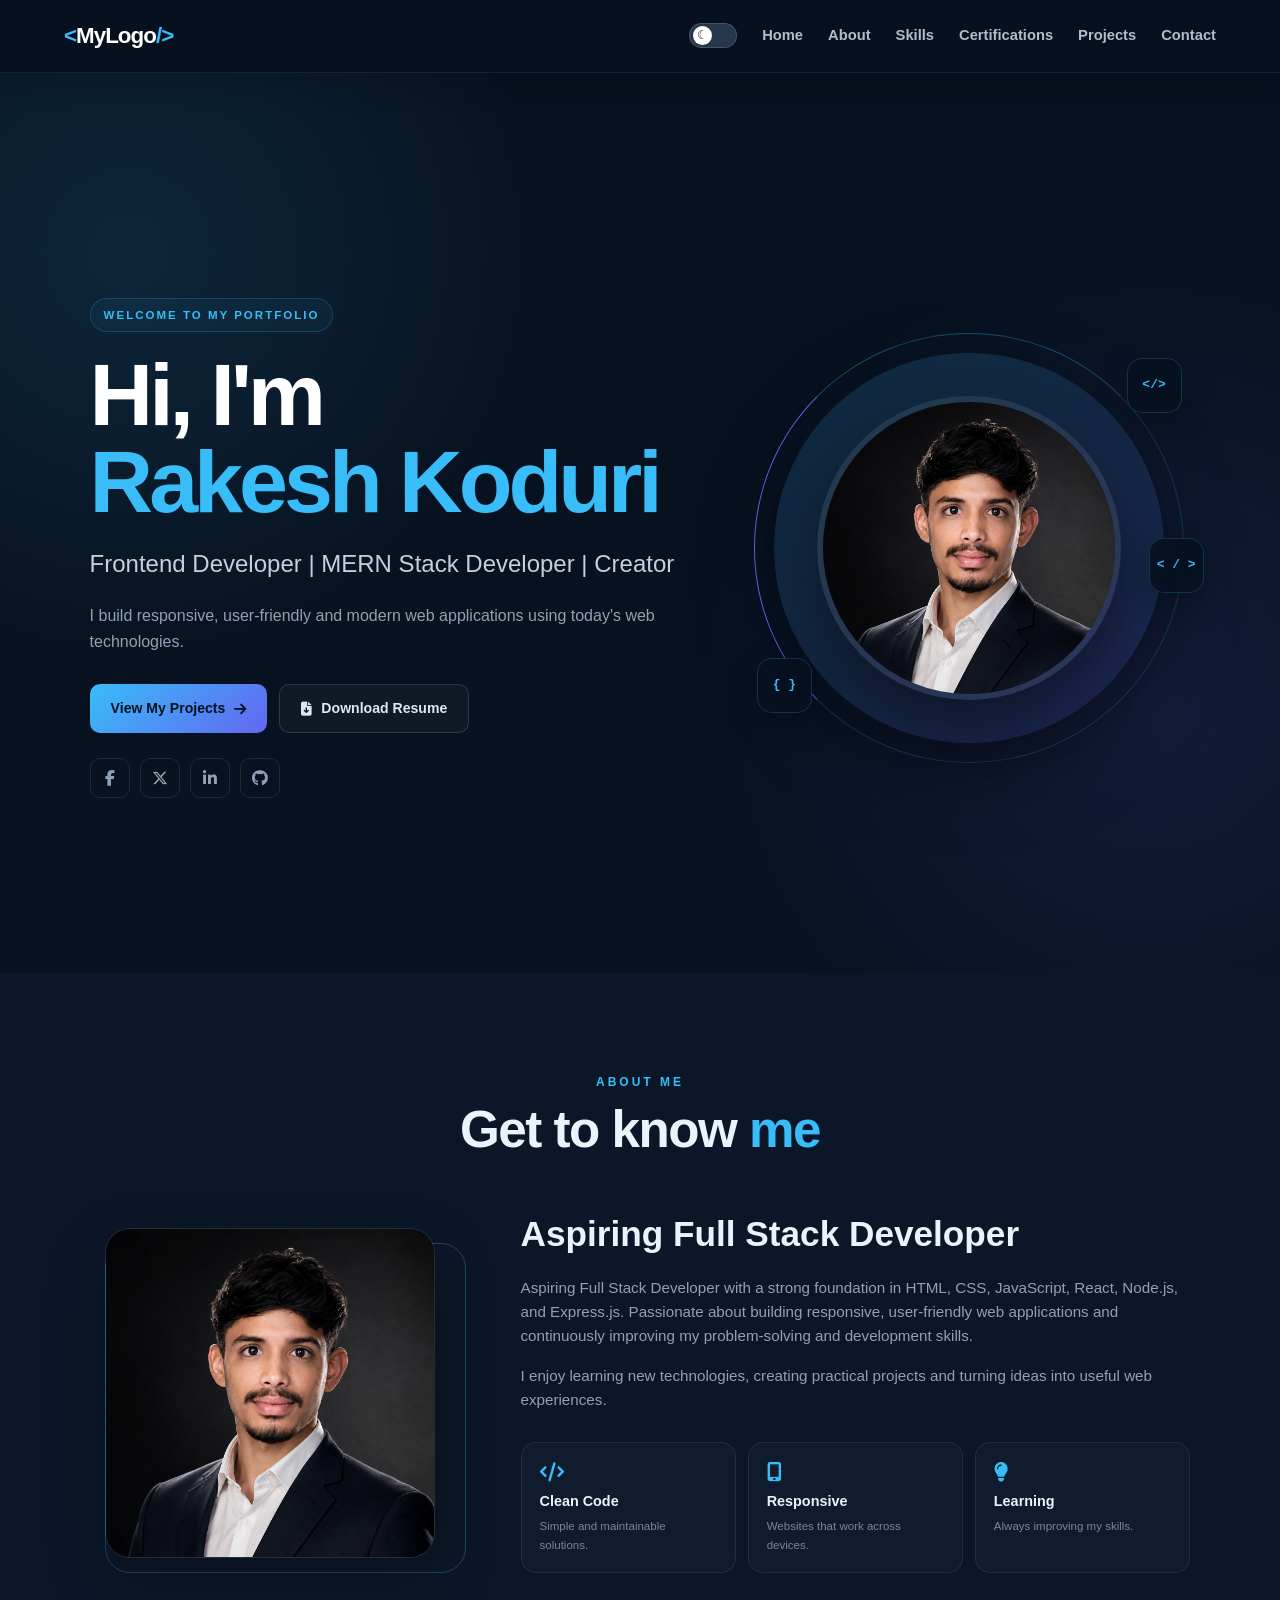
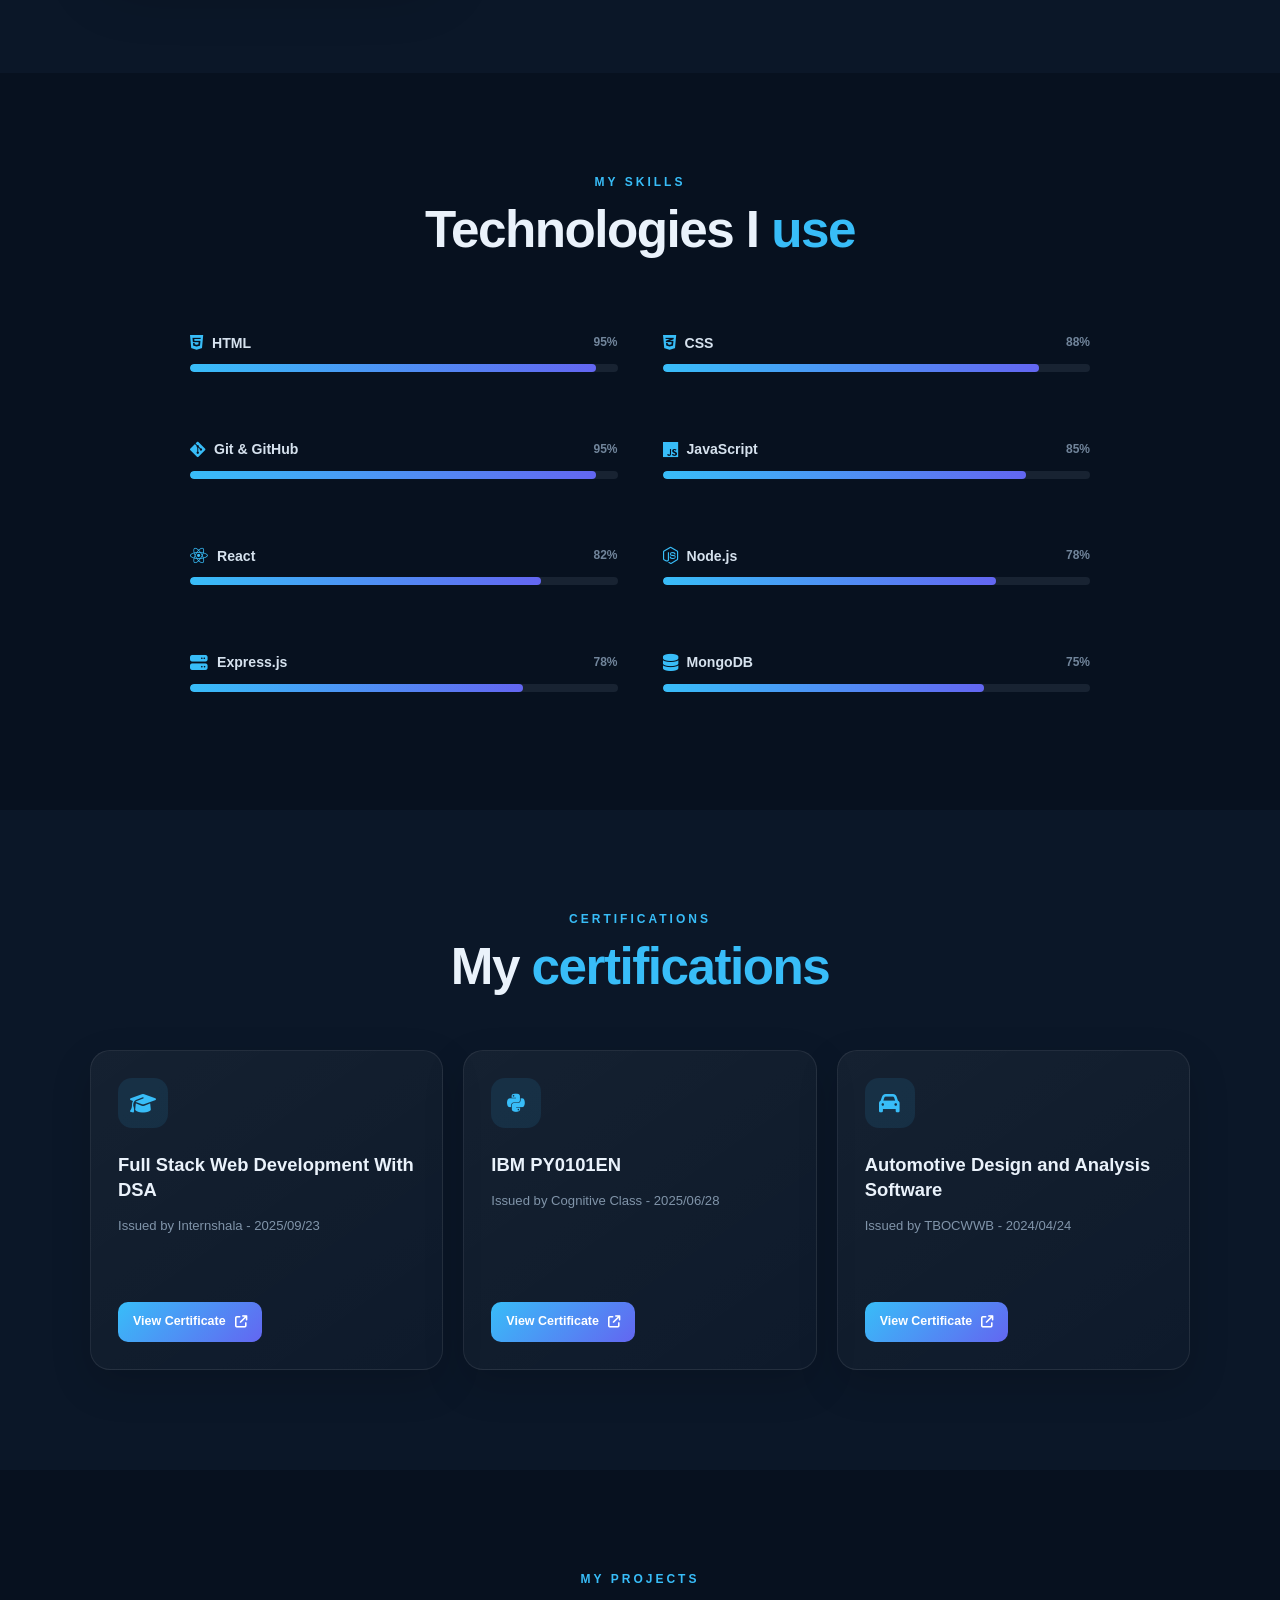
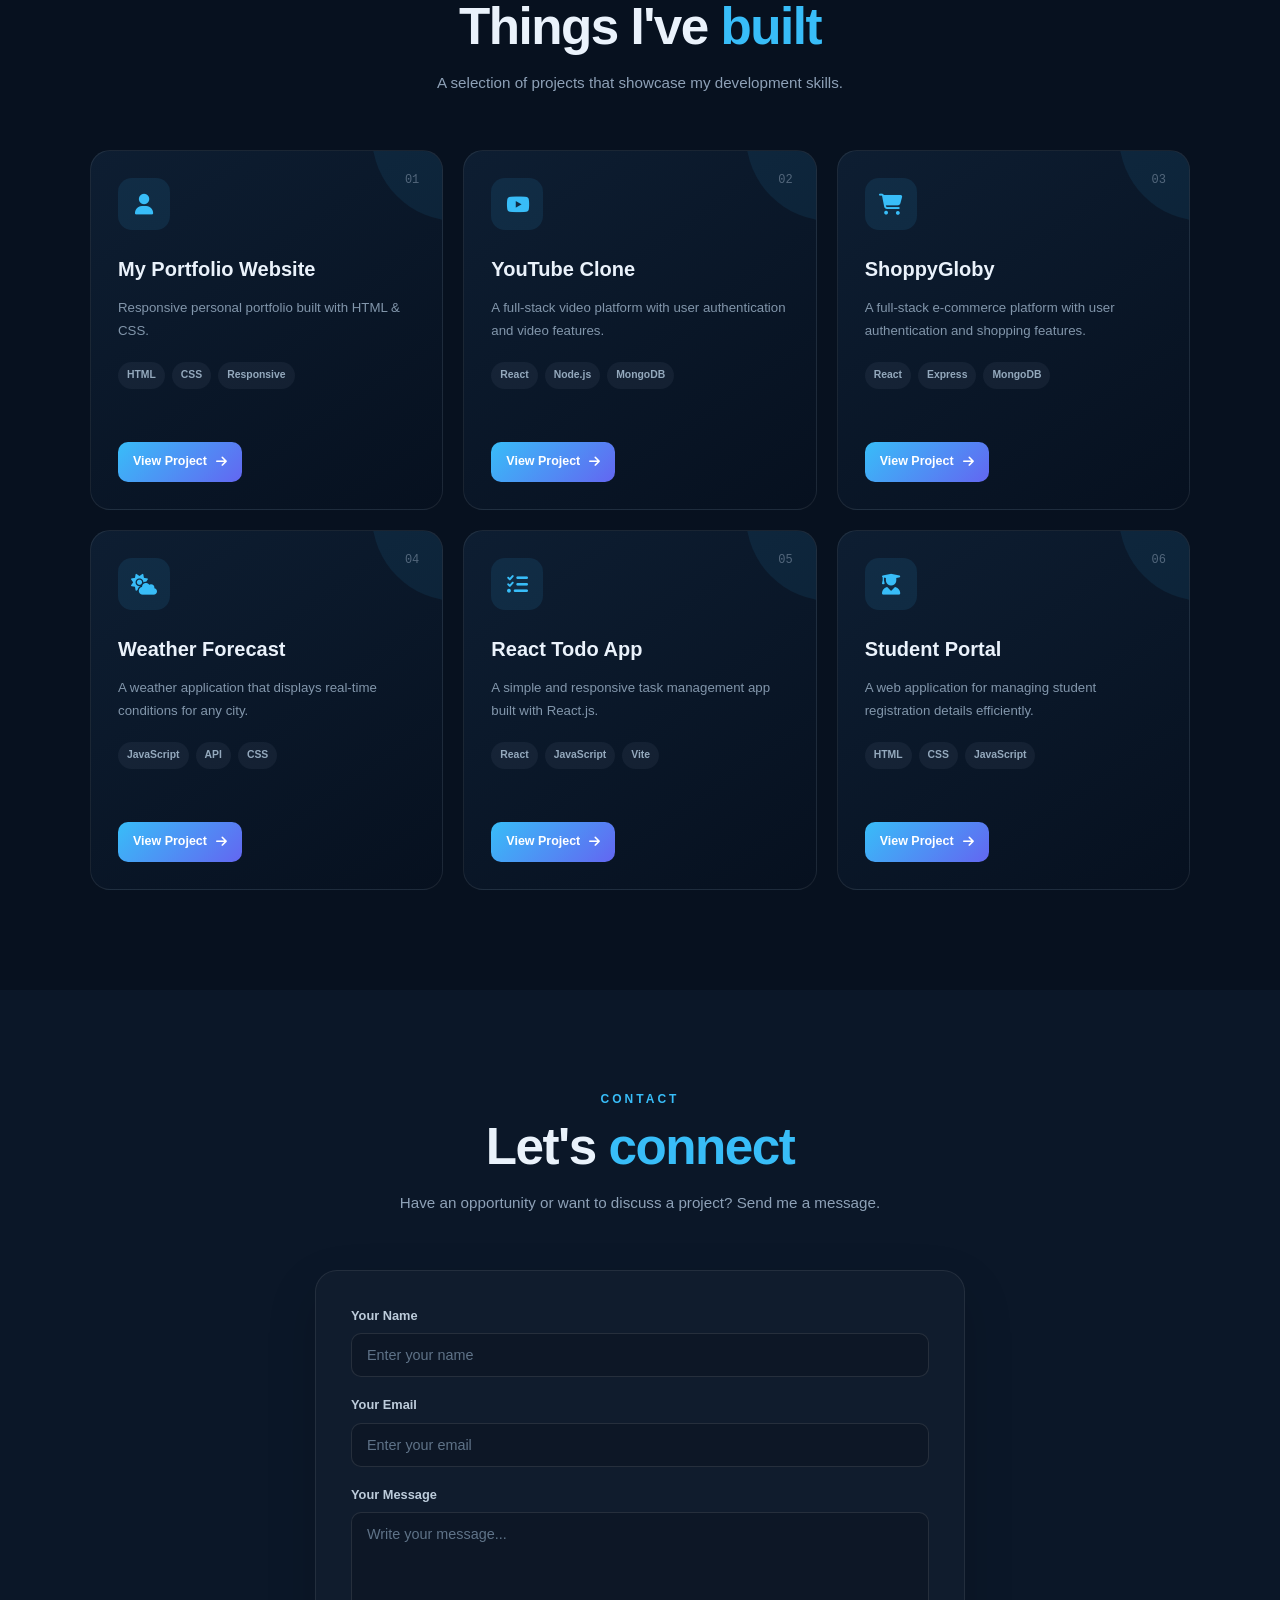
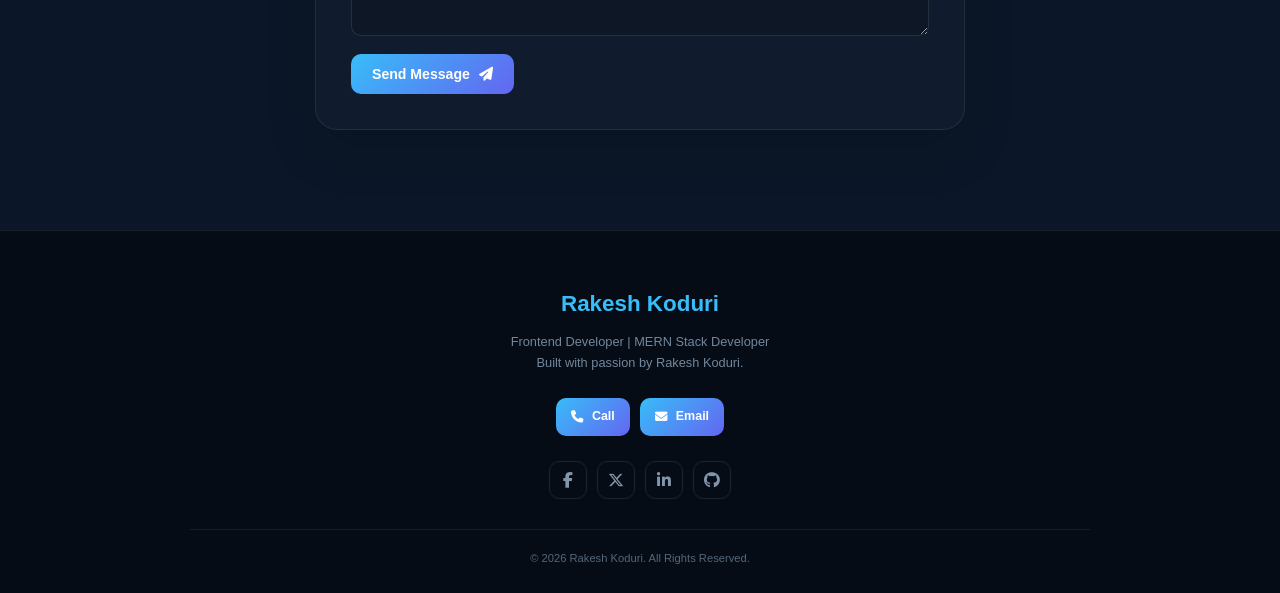
==== commit e99a9b81: "changes done" ====
--- a/index.html
+++ b/index.html
@@ -101,16 +101,13 @@
                 <i class="fas fa-arrow-right"></i>
             </a>
 
-            <a
-                href="https://drive.google.com/file/d/1he3-5qUjGK5KrhE7terG-a5w9yEYJrtd/view?usp=drivesdk"
+           <a href="resume/RAKESHKODURI_resume.pdf"
                 target="_blank"
                 class="btn resume-btn"
-                download
-            >
+                download>
                 <i class="fas fa-file-arrow-down"></i>
                 Download Resume
-            </a>
-
+</a>
         </div>
 
         <div class="social-icons">
@@ -639,7 +636,7 @@
             </div>
 
             <h3>
-                Youtube - Clone
+                YouTube Clone
             </h3>
 
             <p>
@@ -715,7 +712,7 @@
             </div>
 
             <h3>
-                Whether - Forecast
+                Weather Forecast
             </h3>
 
             <p>
@@ -841,7 +838,7 @@
     </div>
 
 
-    <form class="contact-form">
+    <form class="contact-form" action="https://formspree.io/f/mvkpakbj" method="POST">
 
         <div class="input-group">
 
@@ -910,54 +907,73 @@
 <!-- =====================================================
      FOOTER
 ===================================================== -->
-
-<!-- Footer -->
 <footer>
 
-    <!-- Footer Brand -->
-    <div class="footer-brand">
-        <h2>Rakesh Koduri</h2>
-        <p>Frontend Developer | MERN Stack Developer</p>
-    </div>
-
-    <p class="footer-text">Built with passion by Rakesh Koduri.</p>
-
-    <!-- Call & Email -->
-    <div class="footer-buttons">
-        <a href="tel:+91XXXXXXXXXX" class="btn">
-            <i class="fas fa-phone"></i> Call
-        </a>
-
-        <a href="mailto:your-email@gmail.com" class="btn">
-            <i class="fas fa-envelope"></i> Email
-        </a>
-    </div>
-
-    <!-- Social Icons in Footer -->
-    <div class="social-icons-footer">
-        <a href="https://www.facebook.com/rakesh.koduri.522/" target="_blank">
-            <i class="fab fa-facebook-f"></i>
-        </a>
-
-        <a href="https://x.com/koduri2002" target="_blank">
-            <i class="fab fa-x-twitter"></i>
-        </a>
-
-        <a href="https://www.linkedin.com/in/rakesh-koduri-4913626s/" target="_blank">
-            <i class="fab fa-linkedin-in"></i>
-        </a>
-
-        <a href="https://github.com/rakesh-koduri" target="_blank">
-            <i class="fab fa-github"></i>
-        </a>
-    </div>
-
-    <!-- Copyright -->
-    <div class="footer-bottom">
-        <p>© 2026 Rakesh Koduri. All Rights Reserved.</p>
+    <div class="footer-content">
+
+        <!-- Footer Brand -->
+        <div class="footer-logo">
+            Rakesh Koduri
+        </div>
+
+        <p>
+            Frontend Developer | MERN Stack Developer
+        </p>
+
+        <p>
+            Built with passion by Rakesh Koduri.
+        </p>
+
+        <!-- Call & Email -->
+        <div class="footer-buttons">
+
+            <a href="tel:+91XXXXXXXXXX" class="btn">
+                <i class="fas fa-phone"></i>
+                Call
+            </a>
+
+            <a href="https://mail.google.com/mail/?view=cm&fs=1&to=rakeshkoduri305@gmail.com"
+               target="_blank"
+               class="btn">
+                <i class="fas fa-envelope"></i>
+                Email
+            </a>
+
+        </div>
+
+        <!-- Social Icons -->
+        <div class="social-icons-footer">
+
+            <a href="https://www.facebook.com/rakesh.koduri.522/" target="_blank">
+                <i class="fab fa-facebook-f"></i>
+            </a>
+
+            <a href="https://x.com/koduri2002" target="_blank">
+                <i class="fab fa-x-twitter"></i>
+            </a>
+
+            <a href="https://www.linkedin.com/in/rakesh-koduri-4913626s/" target="_blank">
+                <i class="fab fa-linkedin-in"></i>
+            </a>
+
+            <a href="https://github.com/rakesh-koduri" target="_blank">
+                <i class="fab fa-github"></i>
+            </a>
+
+        </div>
+
+        <!-- Footer Line -->
+        <div class="footer-line"></div>
+
+        <!-- Copyright -->
+        <div class="copyright">
+            © 2026 Rakesh Koduri. All Rights Reserved.
+        </div>
+
     </div>
 
 </footer>
+
 
 </body>
 </html>
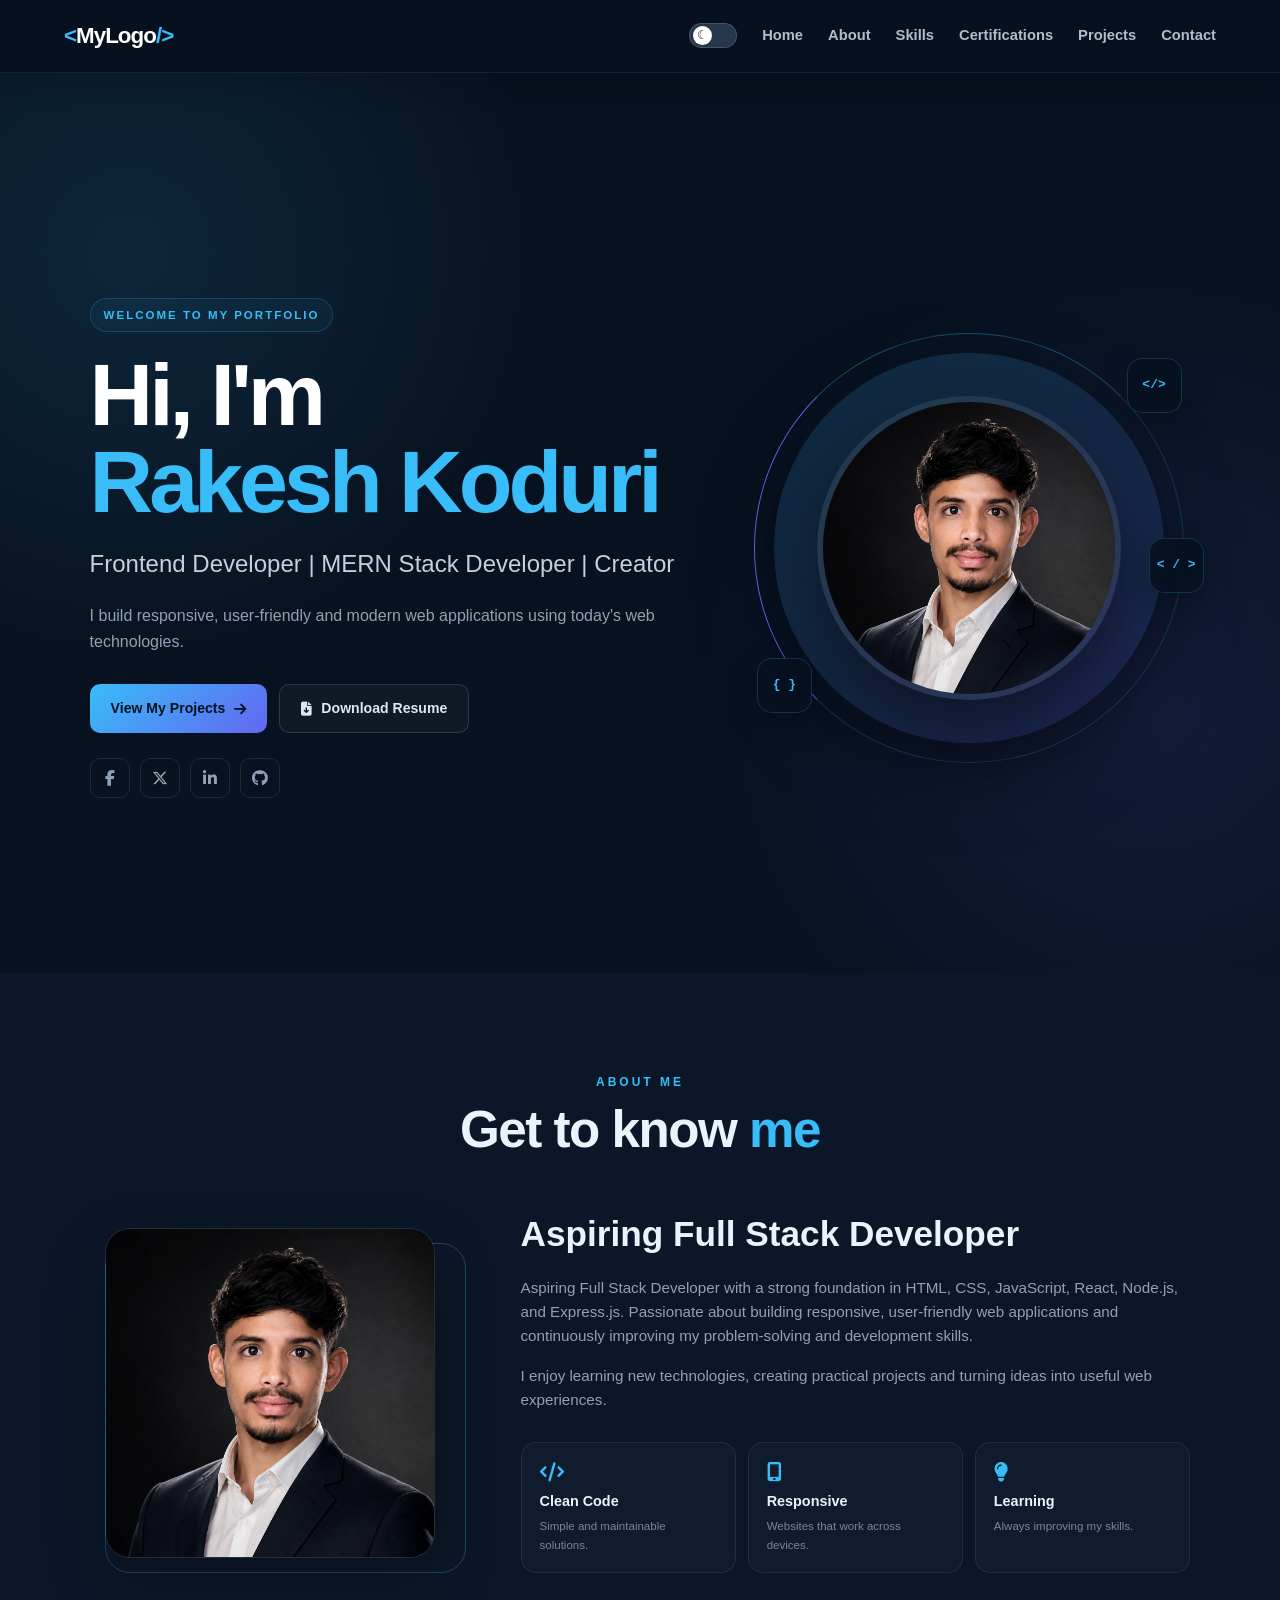
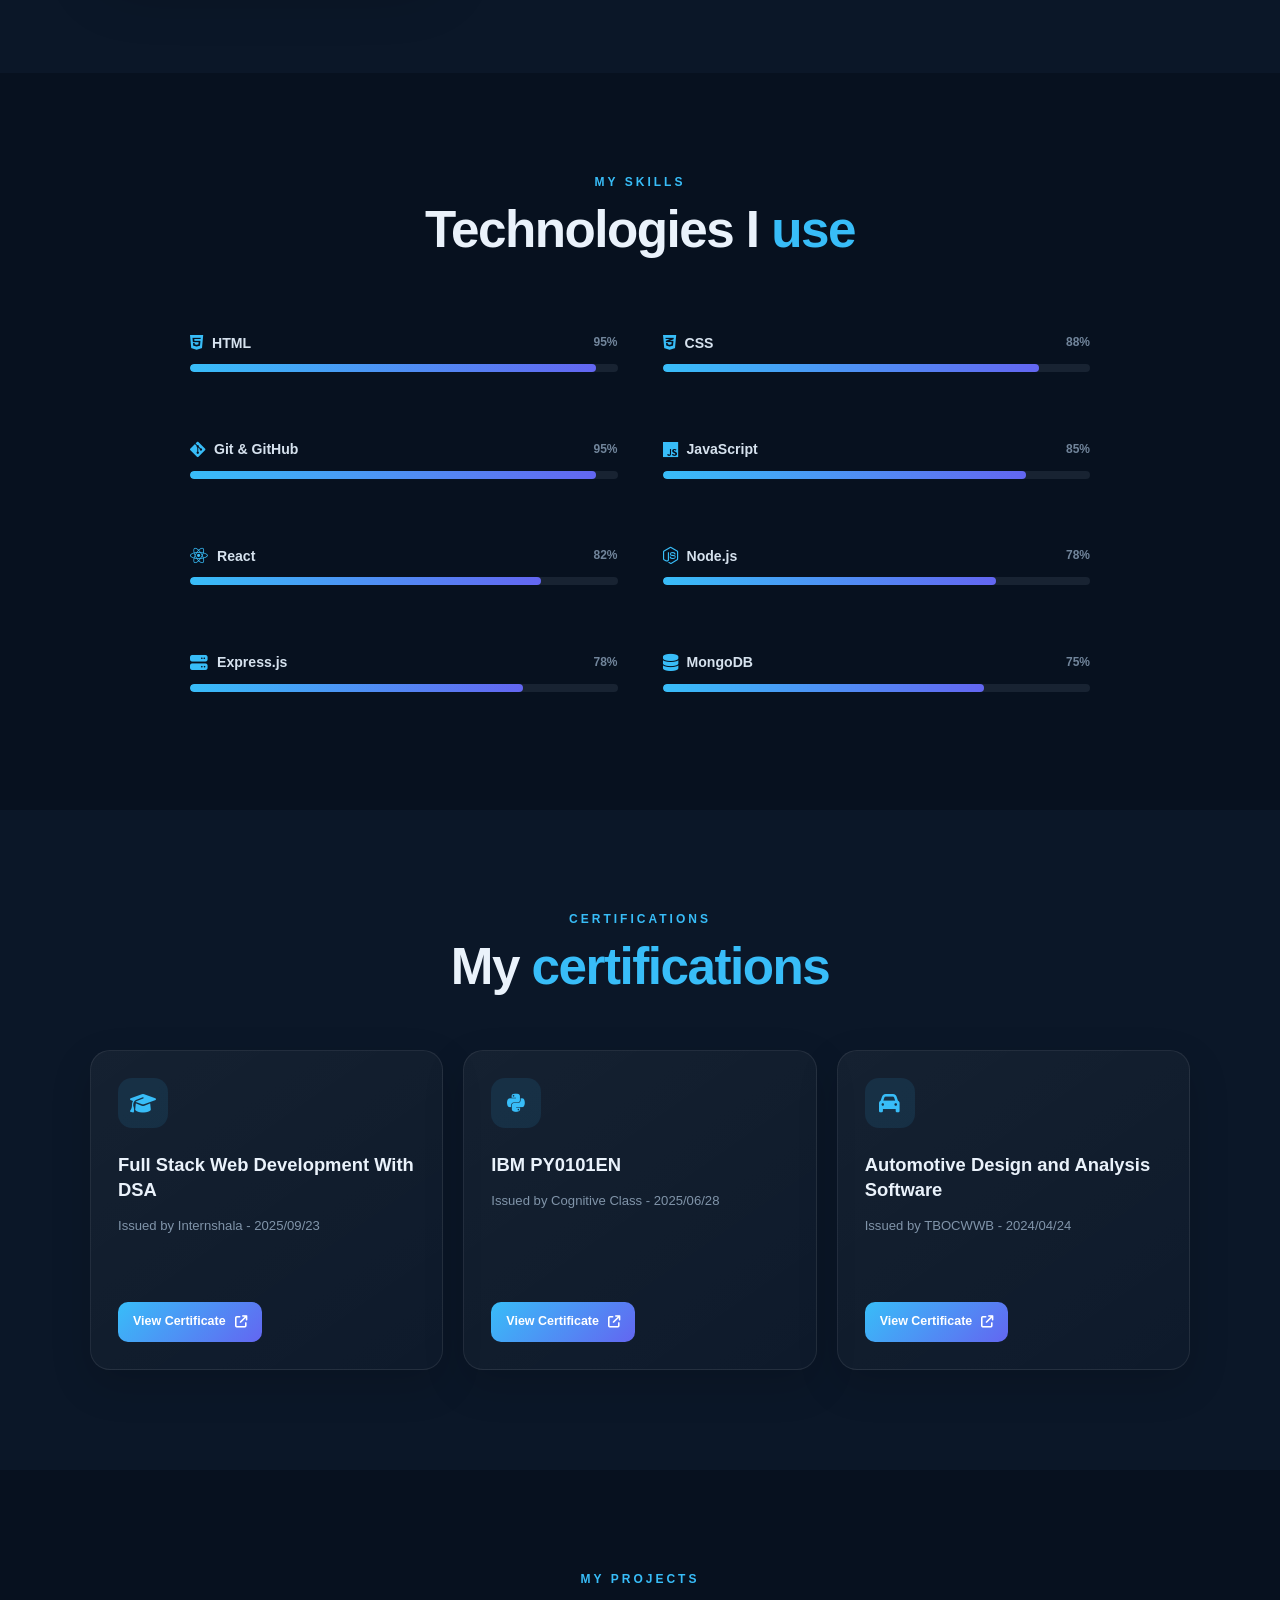
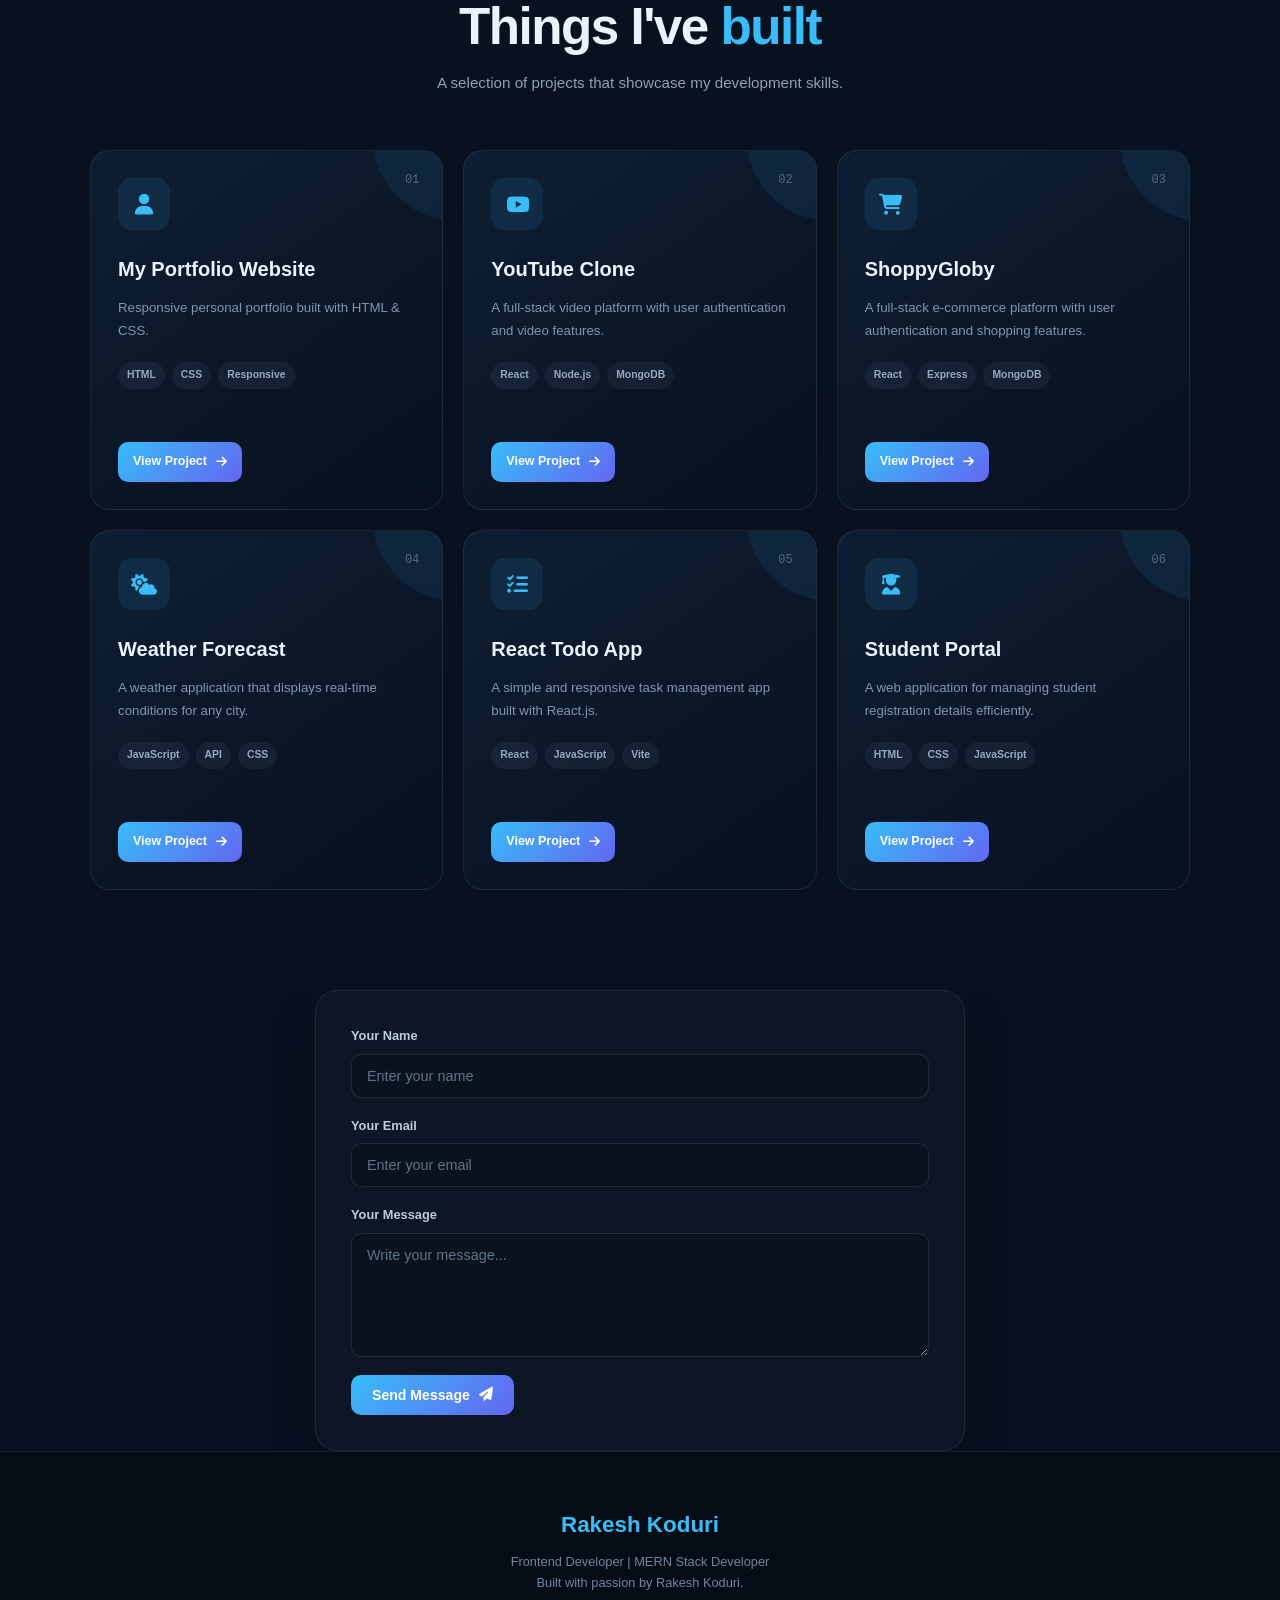
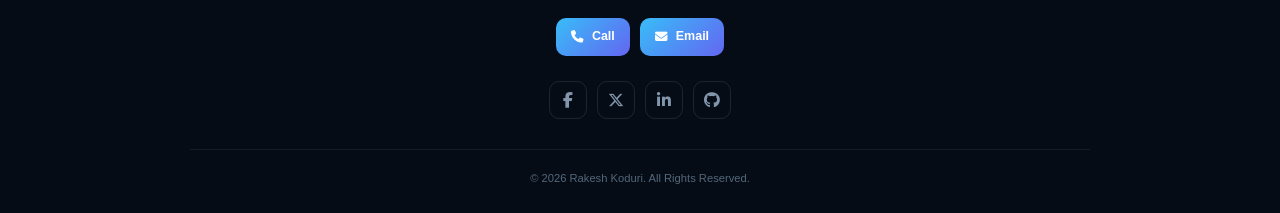
==== commit 58fdf740: "changes done" ====
--- a/index.html
+++ b/index.html
@@ -820,88 +820,130 @@
      CONTACT
 ===================================================== -->
 
-<section id="contact">
-
-    <div class="section-title">
-
-        <p>CONTACT</p>
-
-        <h2>
-            Let's <span>connect</span>
-        </h2>
-
-        <p class="section-description">
-            Have an opportunity or want to discuss a project?
-            Send me a message.
-        </p>
-
-    </div>
-
-
-    <form class="contact-form" action="https://formspree.io/f/mvkpakbj" method="POST">
-
-        <div class="input-group">
-
-            <label for="name">
-                Your Name
-            </label>
-
-            <input
-                type="text"
-                id="name"
-                name="name"
-                placeholder="Enter your name"
-                required
-            >
-
-        </div>
-
-
-        <div class="input-group">
-
-            <label for="email">
-                Your Email
-            </label>
-
-            <input
-                type="email"
-                id="email"
-                name="email"
-                placeholder="Enter your email"
-                required
-            >
-
-        </div>
-
-
-        <div class="input-group">
-
-            <label for="message">
-                Your Message
-            </label>
-
-            <textarea
-                id="message"
-                name="message"
-                rows="6"
-                placeholder="Write your message..."
-                required
-            ></textarea>
-
-        </div>
-
-
-        <button
-            type="submit"
-            class="btn"
+<form class="contact-form" id="contactForm">
+
+    <div class="input-group">
+
+        <label for="name">
+            Your Name
+        </label>
+
+        <input
+            type="text"
+            id="name"
+            name="name"
+            placeholder="Enter your name"
+            required
         >
-            Send Message
-            <i class="fas fa-paper-plane"></i>
-        </button>
-
-    </form>
-
-</section>
+
+    </div>
+
+
+    <div class="input-group">
+
+        <label for="email">
+            Your Email
+        </label>
+
+        <input
+            type="email"
+            id="email"
+            name="email"
+            placeholder="Enter your email"
+            required
+        >
+
+    </div>
+
+
+    <div class="input-group">
+
+        <label for="message">
+            Your Message
+        </label>
+
+        <textarea
+            id="message"
+            name="message"
+            rows="6"
+            placeholder="Write your message..."
+            required
+        ></textarea>
+
+    </div>
+
+
+    <button
+        type="submit"
+        class="btn"
+        id="submitBtn"
+    >
+        Send Message
+        <i class="fas fa-paper-plane"></i>
+    </button>
+
+   
+</form>
+
+
+<script>
+
+const contactForm = document.getElementById("contactForm");
+const submitBtn = document.getElementById("submitBtn");
+
+contactForm.addEventListener("submit", async function (event) {
+
+    event.preventDefault();
+
+    submitBtn.disabled = true;
+    submitBtn.innerHTML = "Sending...";
+
+    const formData = new FormData(contactForm);
+
+    try {
+
+        const response = await fetch("https://formspree.io/f/mvkpakbj", {
+            method: "POST",
+            body: formData,
+            headers: {
+                "Accept": "application/json"
+            }
+        });
+
+        if (response.ok) {
+
+            contactForm.reset();
+
+            window.location.href = "success.html";
+
+        } else {
+
+            alert("Sorry, your message could not be sent. Please try again.");
+
+            submitBtn.disabled = false;
+
+            submitBtn.innerHTML =
+                'Send Message <i class="fas fa-paper-plane"></i>';
+
+        }
+
+    } catch (error) {
+
+        alert("Something went wrong. Please try again.");
+
+        submitBtn.disabled = false;
+
+        submitBtn.innerHTML =
+            'Send Message <i class="fas fa-paper-plane"></i>';
+
+    }
+
+});
+
+</script>
+
+</body>
+</html>
 
 
 <!-- =====================================================
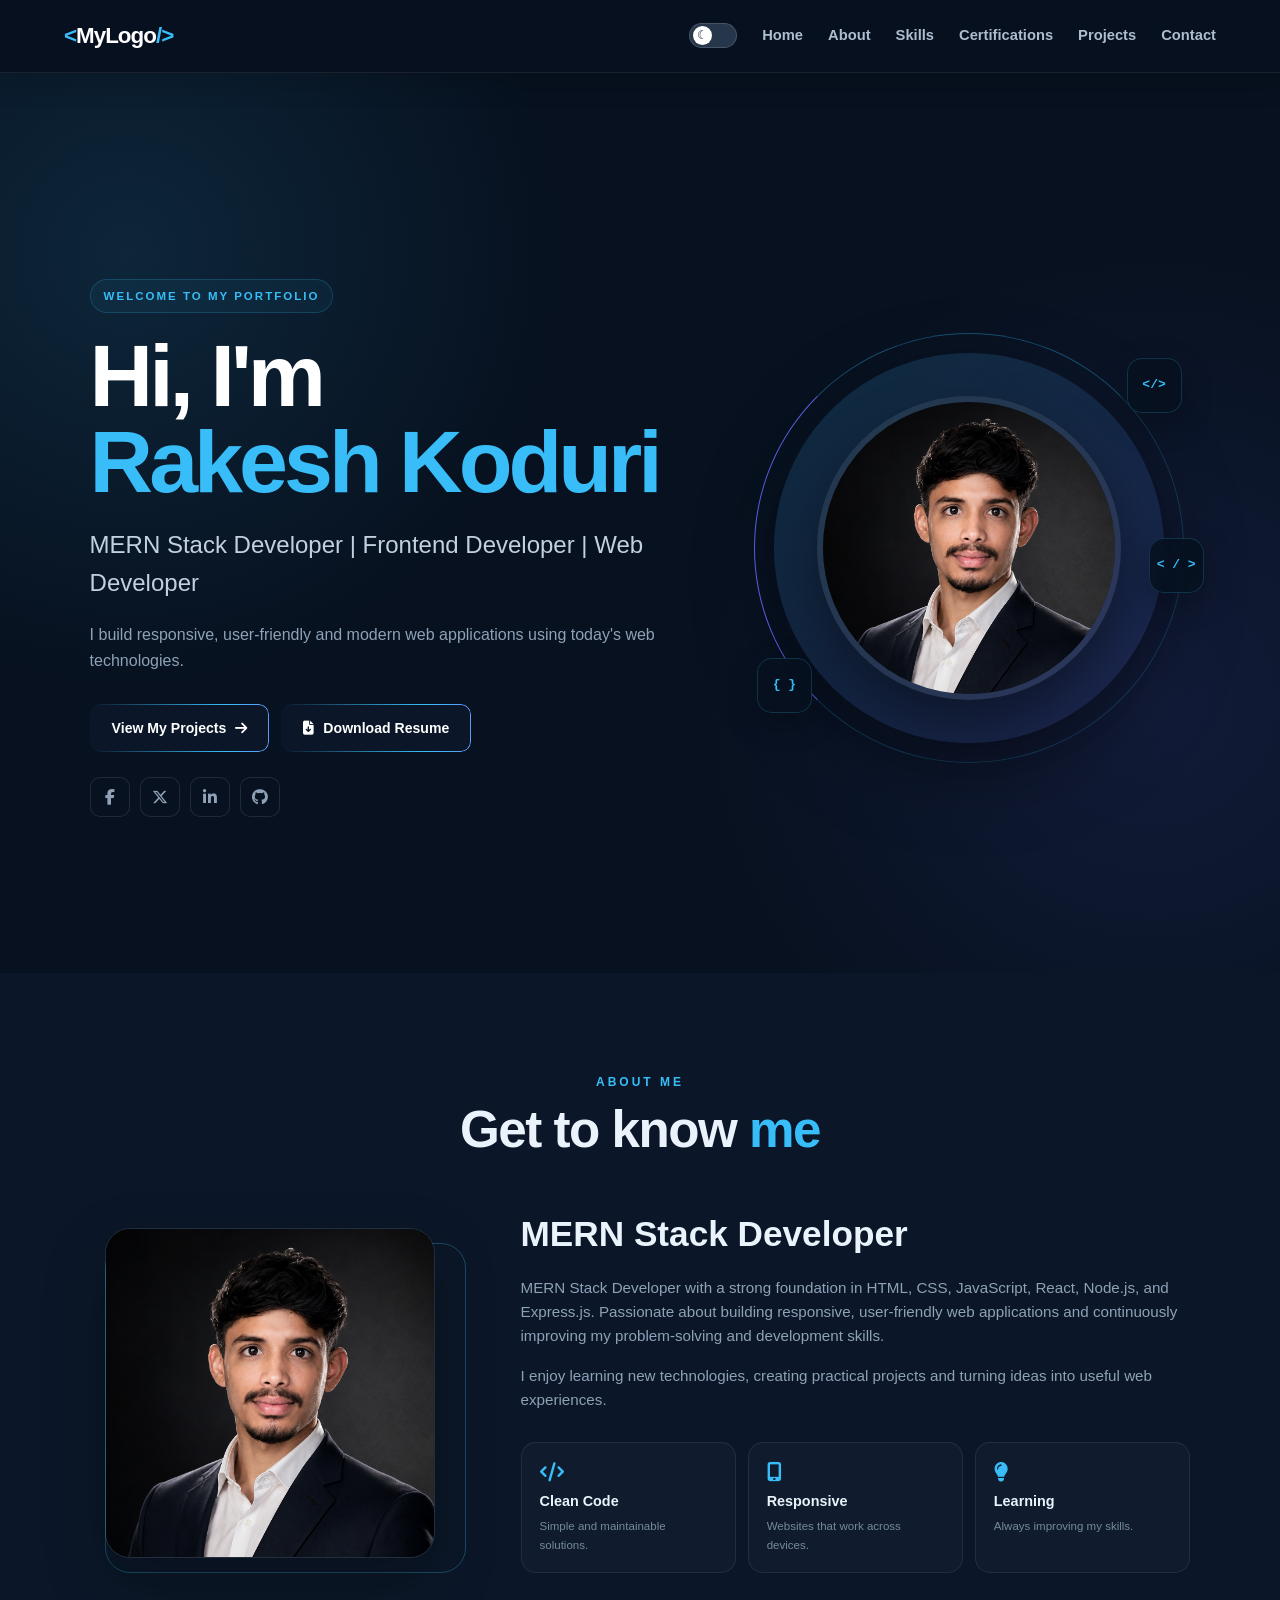
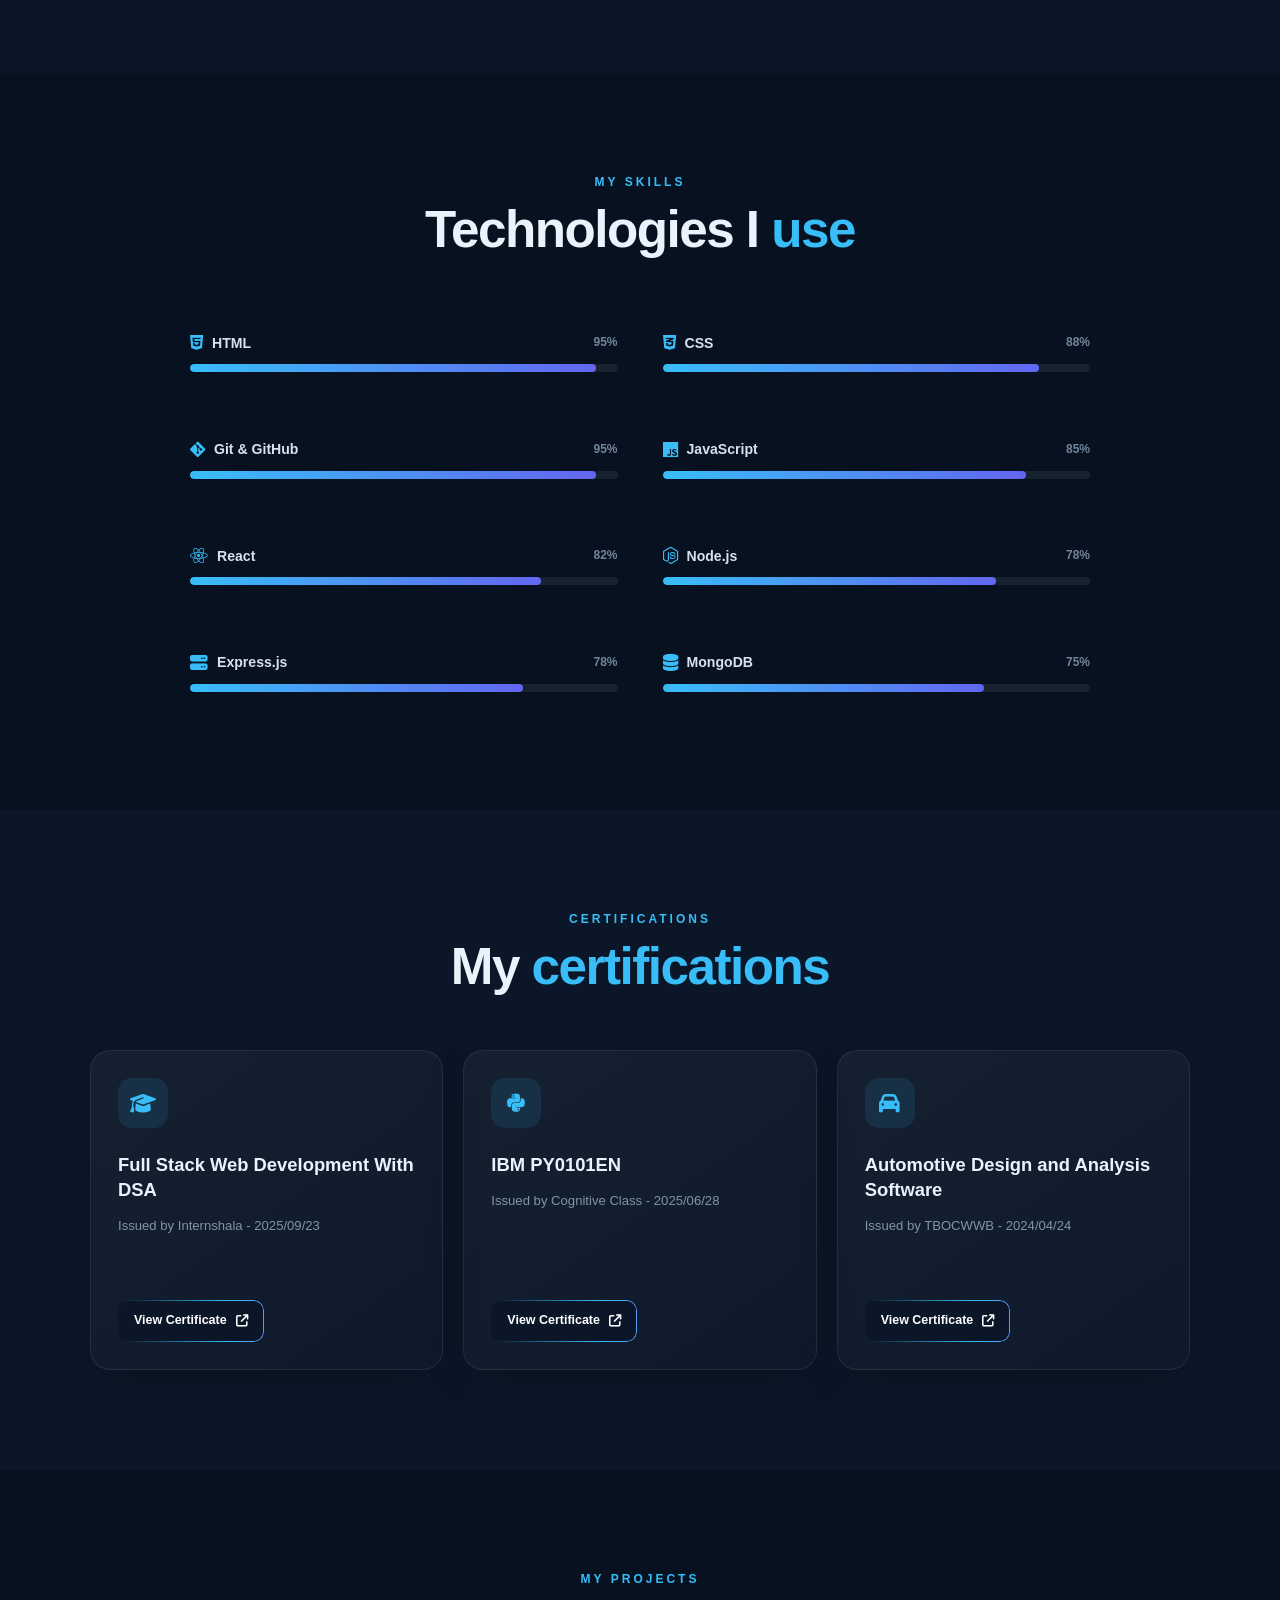
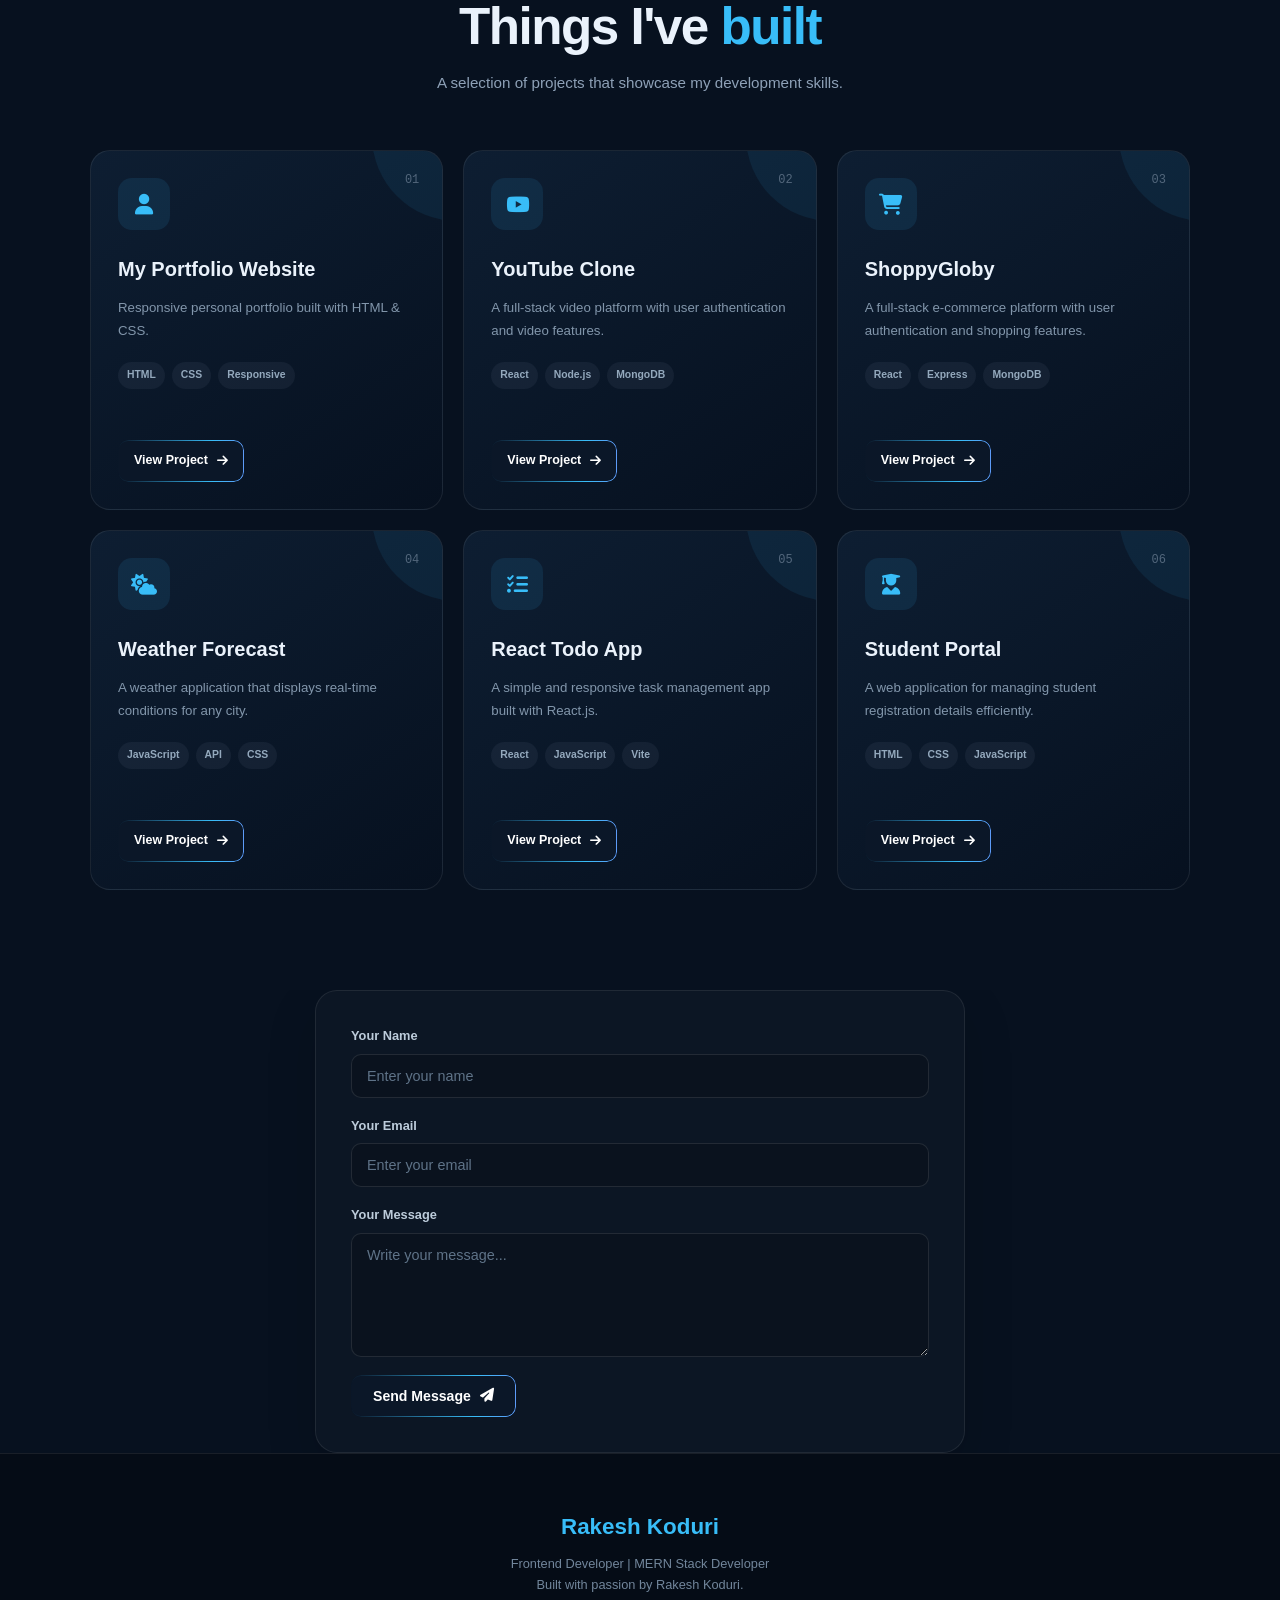
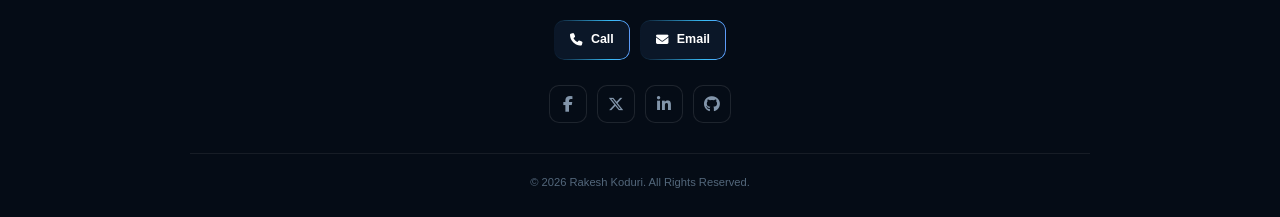
==== commit b1dba934: "edit code" ====
--- a/index.html
+++ b/index.html
@@ -86,7 +86,7 @@
         </h1>
 
         <h2>
-            Frontend Developer | MERN Stack Developer | Creator
+             MERN Stack Developer | Frontend Developer | Web Developer
         </h2>
 
         <p class="home-description">
@@ -212,11 +212,11 @@
         <div class="about-content">
 
             <h3>
-                Aspiring Full Stack Developer
+                MERN Stack Developer
             </h3>
 
             <p>
-                Aspiring Full Stack Developer with a strong foundation in
+                MERN Stack Developer with a strong foundation in
                 HTML, CSS, JavaScript, React, Node.js, and Express.js.
                 Passionate about building responsive, user-friendly web
                 applications and continuously improving my problem-solving
--- a/css/style.css
+++ b/css/style.css
@@ -356,50 +356,99 @@
 ========================================================= */
 
 .btn {
+    position: relative;
+    isolation: isolate;
 
     display: inline-flex;
-
     align-items: center;
-
     justify-content: center;
-
     gap: 9px;
 
     padding: 12px 21px;
-
     border-radius: 10px;
 
-    background:
-        linear-gradient(
-            135deg,
-            #38bdf8,
-            #6366f1
-        );
-
     color: white;
-
     font-size: 0.88rem;
-
     font-weight: 700;
 
-    border: none;
+    border: 1px solid transparent;
+
+    /* Dark base + red fill that grows from bottom */
+    background-color: #0b1728;
+    background-image: linear-gradient(#ef4444, #ef4444);
+    background-repeat: no-repeat;
+    background-position: bottom center;
+    background-size: 100% 0%;
 
     transition:
+        background-size 0.7s cubic-bezier(0.22, 1, 0.36, 1),
+        color 0.25s ease,
         transform 0.25s ease,
-        box-shadow 0.25s ease,
-        opacity 0.25s ease;
-}
+        box-shadow 0.25s ease;
+}
+
+/* Moving blue/purple light around the border */
+
+.btn::before {
+    content: "";
+    position: absolute;
+    inset: -1px;
+
+    border-radius: inherit;
+    padding: 1px;
+
+    background: linear-gradient(
+        90deg,
+        transparent,
+        #38bdf8,
+        #a855f7,
+        #38bdf8,
+        transparent
+    );
+
+    background-size: 300% 100%;
+
+    animation: buttonBorderMove 3s linear infinite;
+
+    z-index: -1;
+
+    -webkit-mask:
+    linear-gradient(#fff 0 0) content-box,
+    linear-gradient(#fff 0 0);
+
+mask:
+    linear-gradient(#fff 0 0) content-box,
+    linear-gradient(#fff 0 0);
+
+-webkit-mask-composite: xor;
+mask-composite: exclude;
+    mask-composite: exclude;
+}
+
+/* Smooth bottom-to-top red fill */
 
 .btn:hover {
-
-    transform:
-        translateY(-3px);
+    background-size: 100% 100%;
+    color: #ffffff;
+
+    transform: translateY(-3px);
 
     box-shadow:
-        0 12px 28px
-        rgba(56, 189, 248, 0.2);
-}
-
+        0 8px 25px rgba(239, 68, 68, 0.22);
+}
+
+/* Moving border animation */
+
+@keyframes buttonBorderMove {
+
+    0% {
+        background-position: 0% 50%;
+    }
+
+    100% {
+        background-position: 300% 50%;
+    }
+}
 
 /* =========================================================
    HOME
@@ -546,25 +595,18 @@
 }
 
 .resume-btn {
-
-    background:
-        rgba(255, 255, 255, 0.04);
-
-    border:
-        1px solid
-        rgba(255, 255, 255, 0.13);
-
-    color: #dce7f3;
-
-    box-shadow: none;
+    background-color: #0b1728;
+    background-image: linear-gradient(#ef4444, #ef4444);
+    background-repeat: no-repeat;
+    background-position: bottom center;
+    background-size: 100% 0%;
+    border: 1px solid transparent;
 }
 
 .resume-btn:hover {
-
-    background:
-        rgba(255, 255, 255, 0.08);
-
-    box-shadow: none;
+    background-color: #0b1728;
+    background-size: 100% 100%;
+    box-shadow: 0 8px 25px rgba(239, 68, 68, 0.22);
 }
 
 
@@ -2407,6 +2449,54 @@
 
 
 /* =========================================================
+   RED FILL FOR SOCIAL LINKS
+   Bottom -> Top on hover
+========================================================= */
+
+.social-icons a,
+.social-icons-footer a {
+    background-color: transparent;
+    background-image: linear-gradient(#ef4444, #ef4444);
+    background-repeat: no-repeat;
+    background-position: bottom center;
+    background-size: 100% 0%;
+    transition:
+        background-size 0.6s cubic-bezier(0.22, 1, 0.36, 1),
+        color 0.25s ease,
+        border-color 0.25s ease,
+        transform 0.25s ease;
+}
+
+.social-icons a:hover,
+.social-icons-footer a:hover {
+    background-size: 100% 100%;
+    color: #ffffff;
+    border-color: #ef4444;
+    transform: translateY(-3px);
+}
+
+
+
+/* =========================================================
+   CENTER ALIGNMENT
+   Keep Skills, Certifications and Projects centered
+========================================================= */
+
+.skills-container,
+.certifications-container,
+.projects-container {
+    width: 100%;
+    margin-left: auto;
+    margin-right: auto;
+}
+
+.section-title {
+    width: 100%;
+    margin-left: auto;
+    margin-right: auto;
+}
+
+/* =========================================================
    REDUCED MOTION
 ========================================================= */
 
@@ -2451,4 +2541,82 @@
             running !important;
     }
 
-}+}
+/* Fix View My Projects text visibility */
+.home-buttons .primary-btn {
+    color: #ffffff !important;
+}
+
+.home-buttons .primary-btn i {
+    color: #ffffff !important;
+}
+
+/* Keep text visible above the animated fill */
+.home-buttons .primary-btn,
+.home-buttons .primary-btn i {
+    position: relative;
+    z-index: 5;
+}
+
+
+/* =========================================================
+   PROJECT CARDS - SMOOTH VIDEO-STYLE MOVEMENT
+   Added without changing the existing project-card styles
+========================================================= */
+
+@keyframes projectCardMove {
+
+    0%,
+    100% {
+        translate: 0 0;
+    }
+
+    50% {
+        translate: -10px 0;
+    }
+}
+
+/* Desktop / tablet: subtle left-right movement */
+.projects-container .project-card {
+    animation:
+        projectCardMove 5.5s ease-in-out infinite;
+}
+
+/* Stagger each card so they do not move together */
+.projects-container .project-card:nth-child(1) {
+    animation-delay: 0s;
+}
+
+.projects-container .project-card:nth-child(2) {
+    animation-delay: 0.35s;
+}
+
+.projects-container .project-card:nth-child(3) {
+    animation-delay: 0.7s;
+}
+
+.projects-container .project-card:nth-child(4) {
+    animation-delay: 1.05s;
+}
+
+.projects-container .project-card:nth-child(5) {
+    animation-delay: 1.4s;
+}
+
+.projects-container .project-card:nth-child(6) {
+    animation-delay: 1.75s;
+}
+
+/* Pause movement while the recruiter interacts with a card */
+.projects-container .project-card:hover {
+    animation-play-state: paused;
+}
+
+/* Keep movement gentle on mobile */
+@media (max-width: 768px) {
+
+    .projects-container .project-card {
+        animation-duration: 6s;
+    }
+}
+
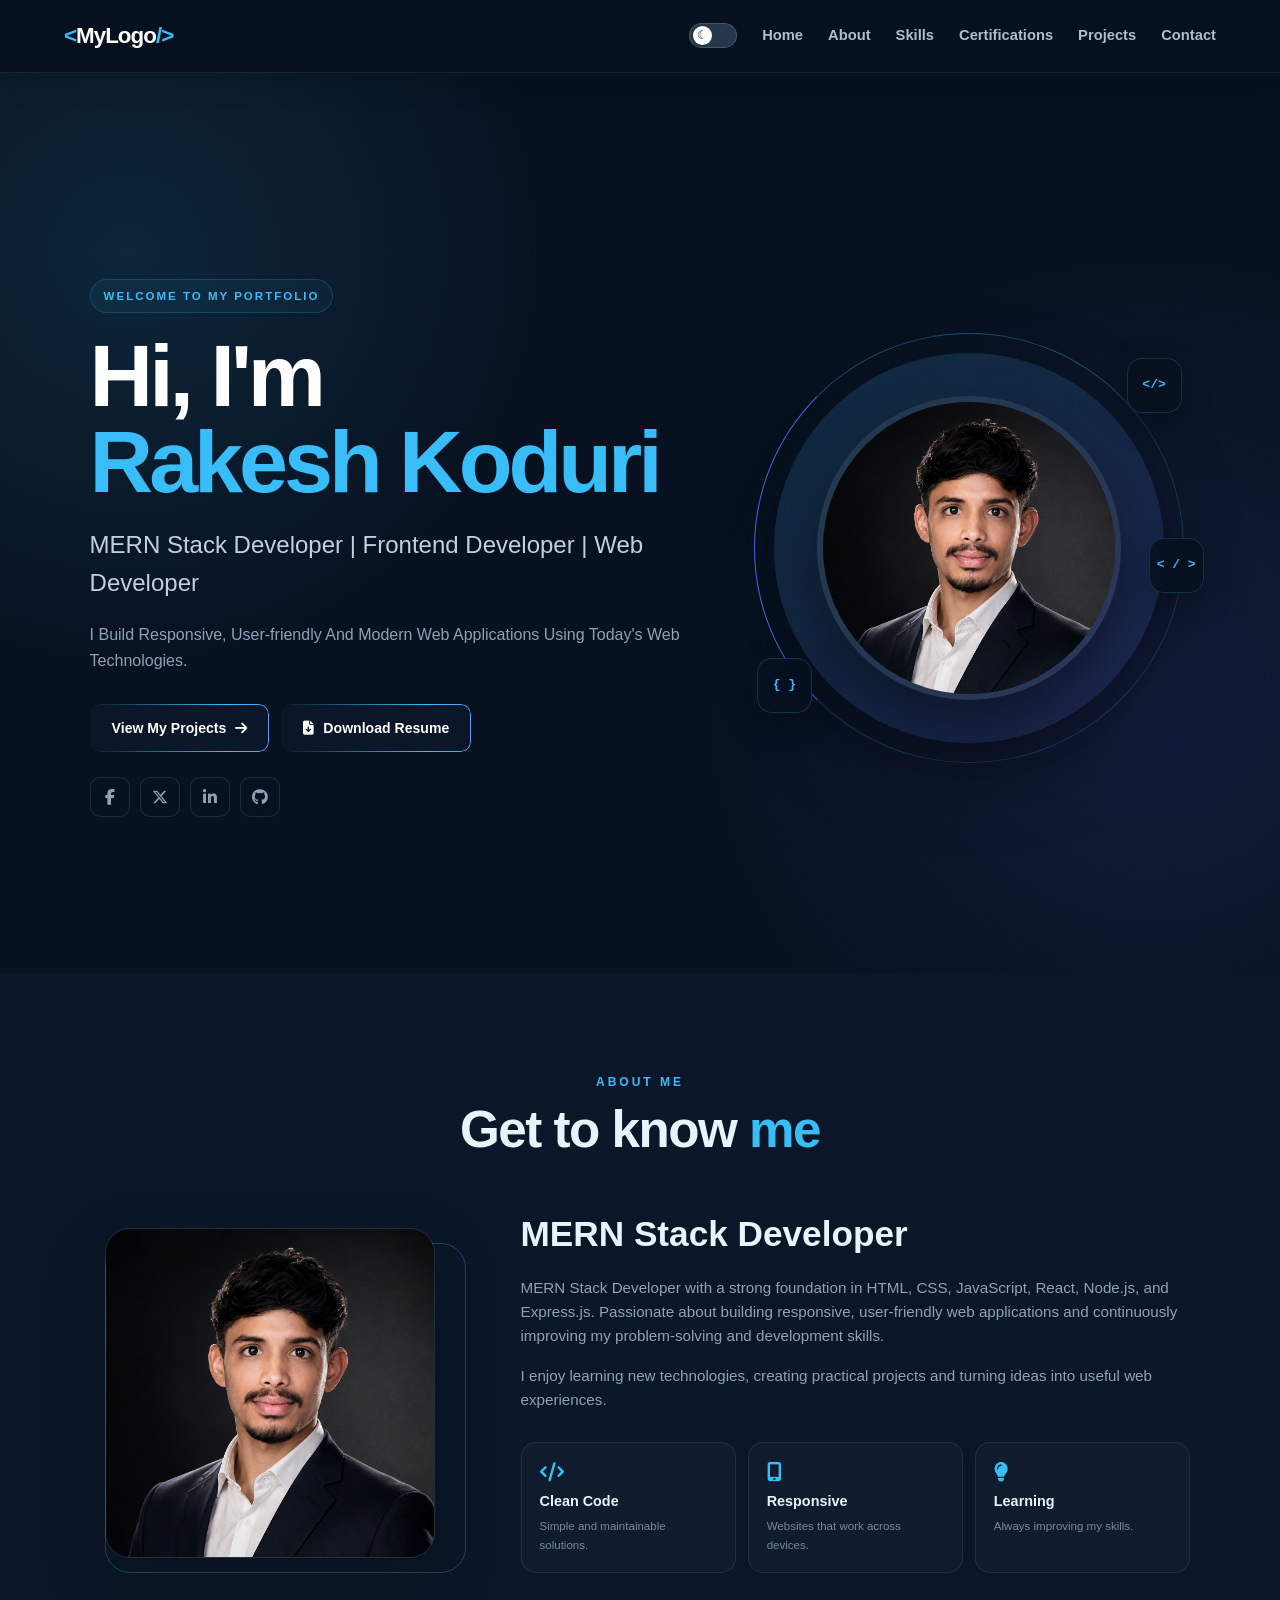
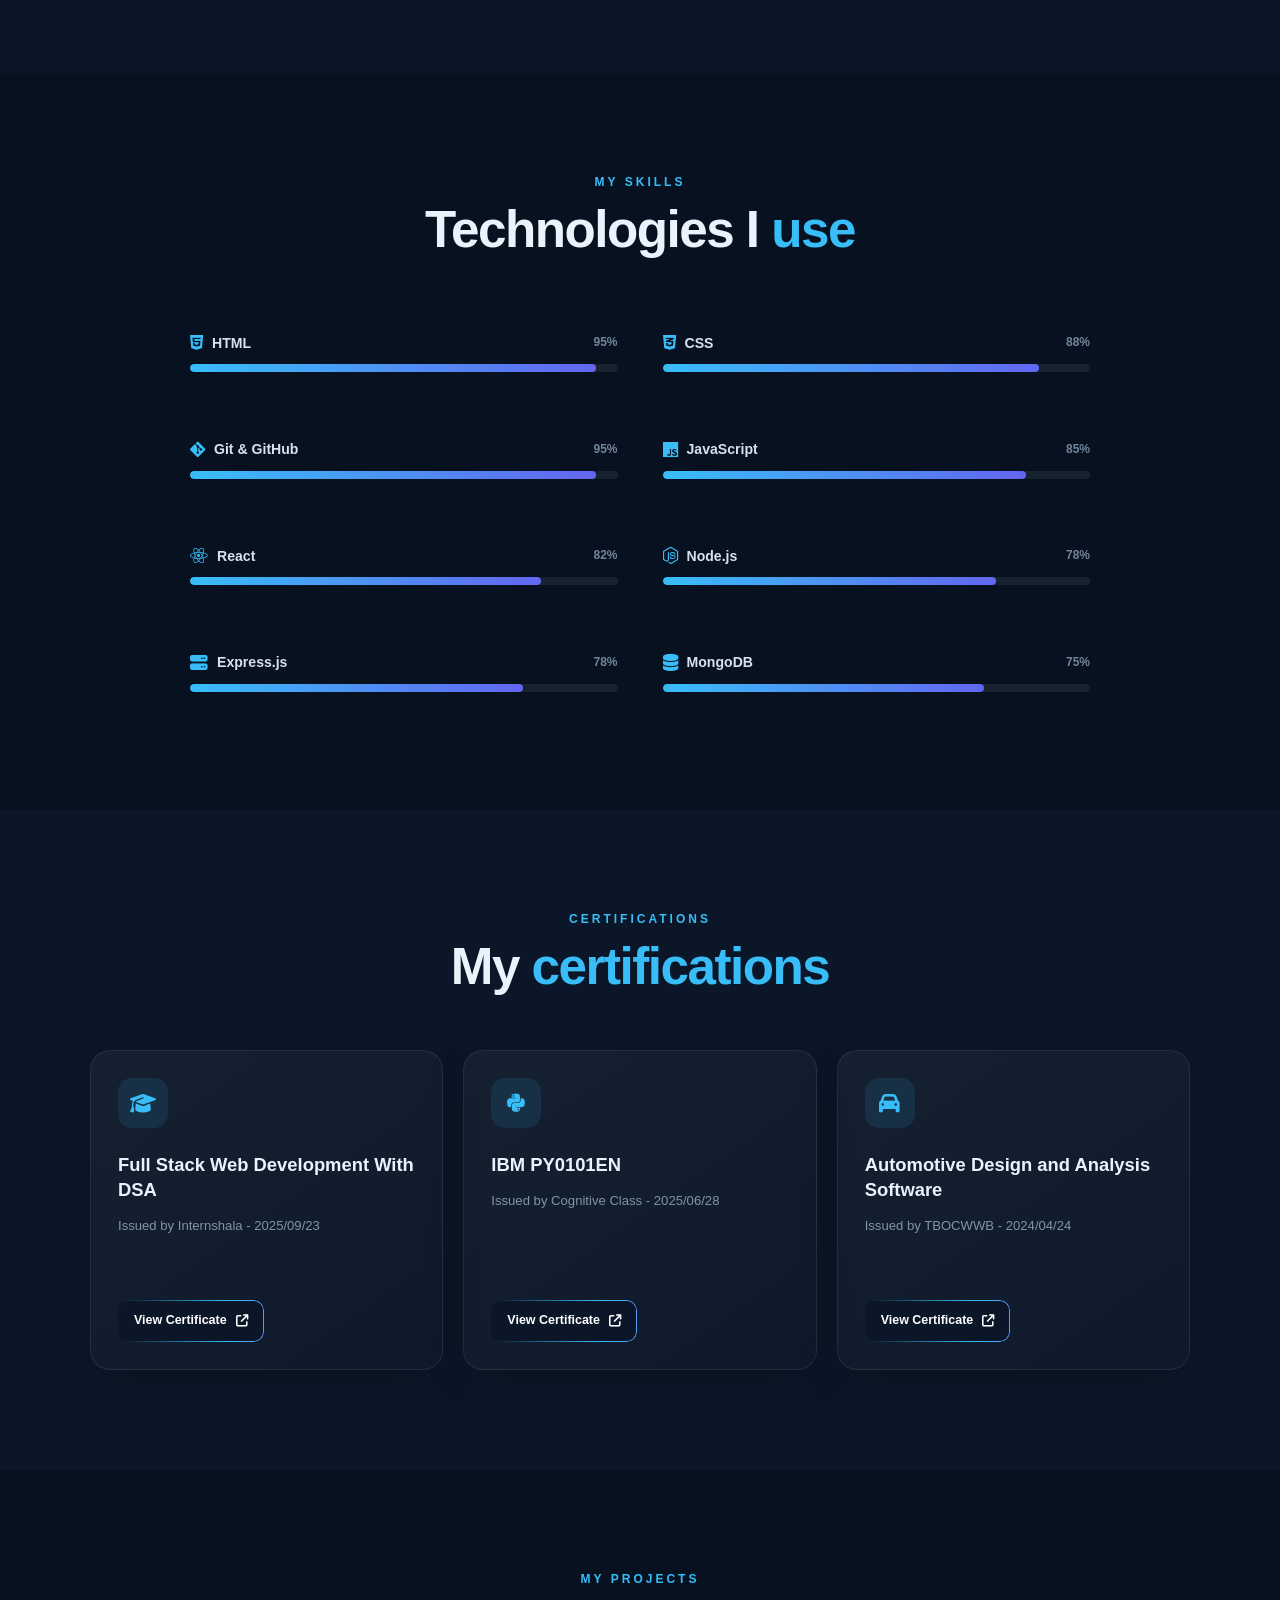
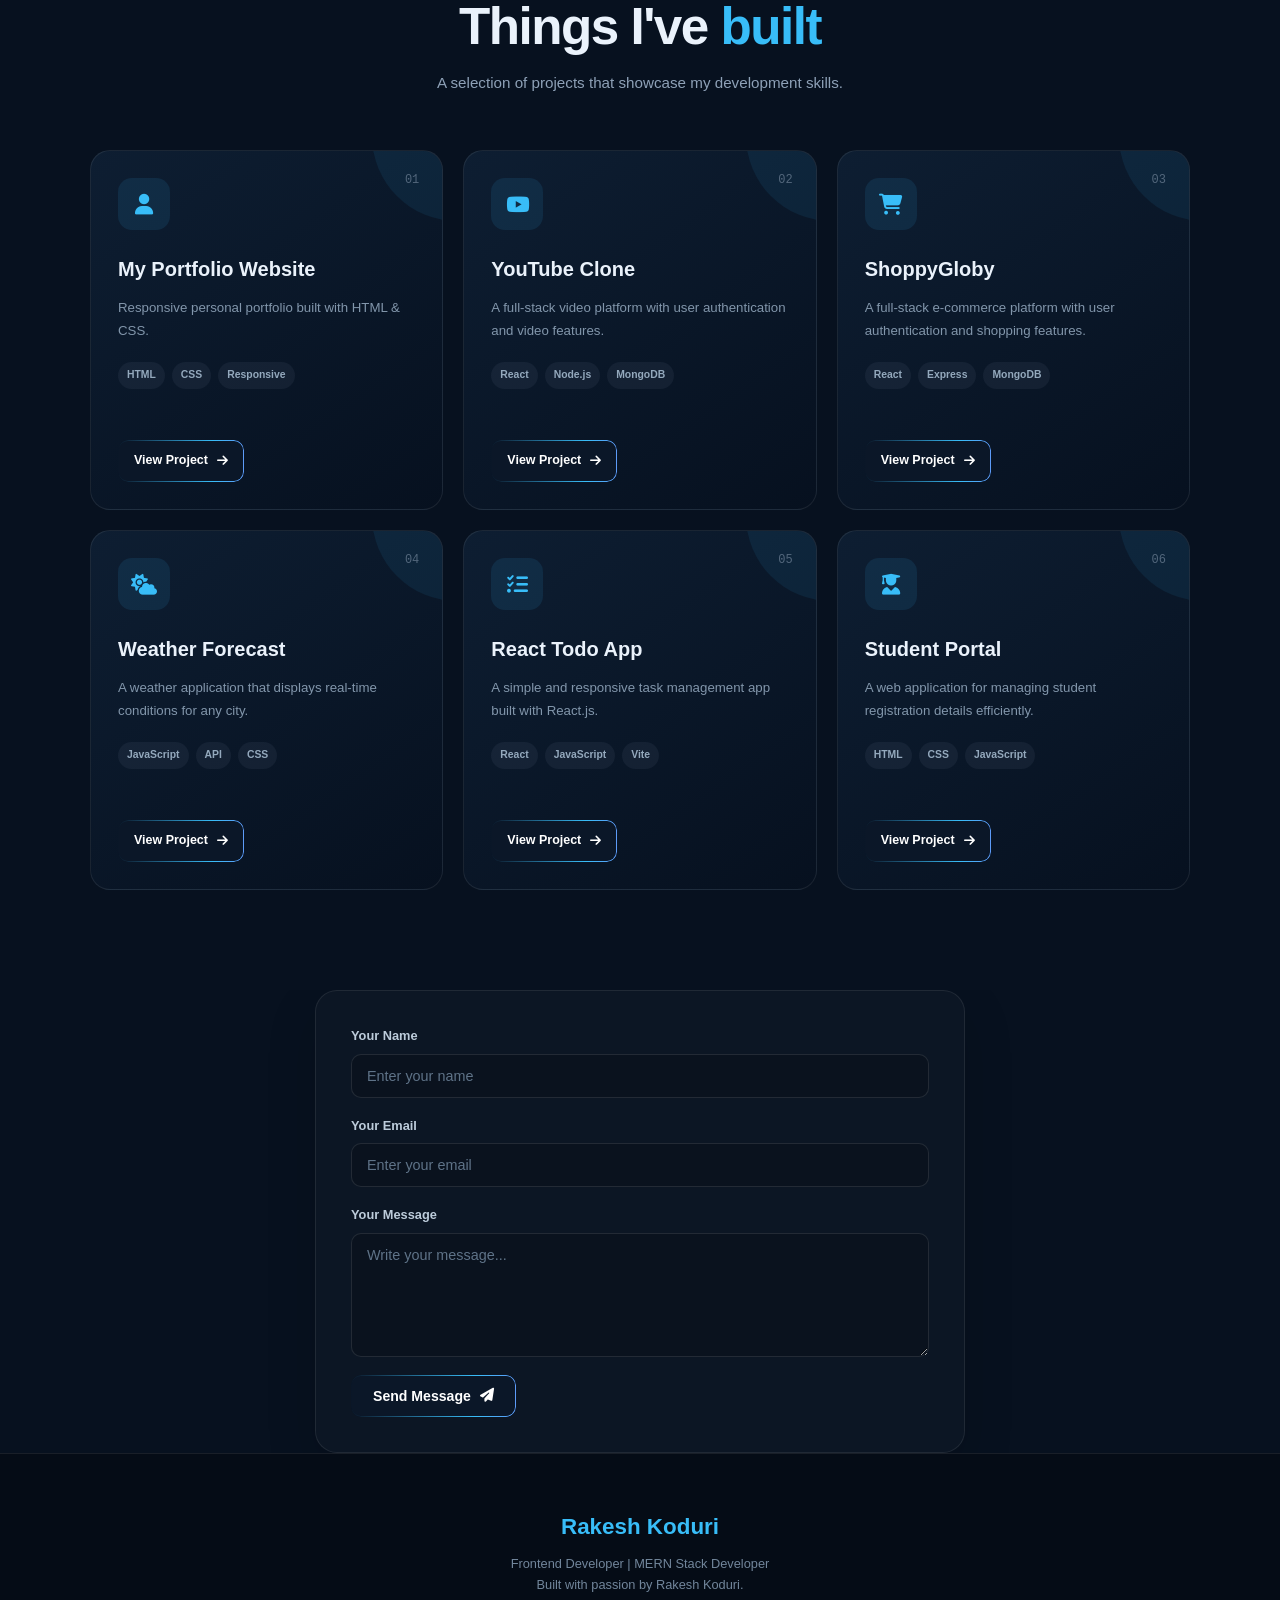
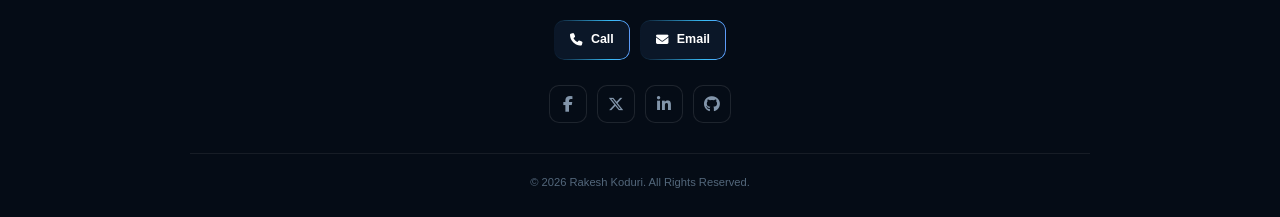
==== commit 7950ac6e: "edit code" ====
--- a/index.html
+++ b/index.html
@@ -90,8 +90,8 @@
         </h2>
 
         <p class="home-description">
-            I build responsive, user-friendly and modern web applications
-            using today's web technologies.
+            I Build Responsive, User-friendly And Modern Web Applications
+            Using Today's Web Technologies.
         </p>
 
         <div class="home-buttons">
